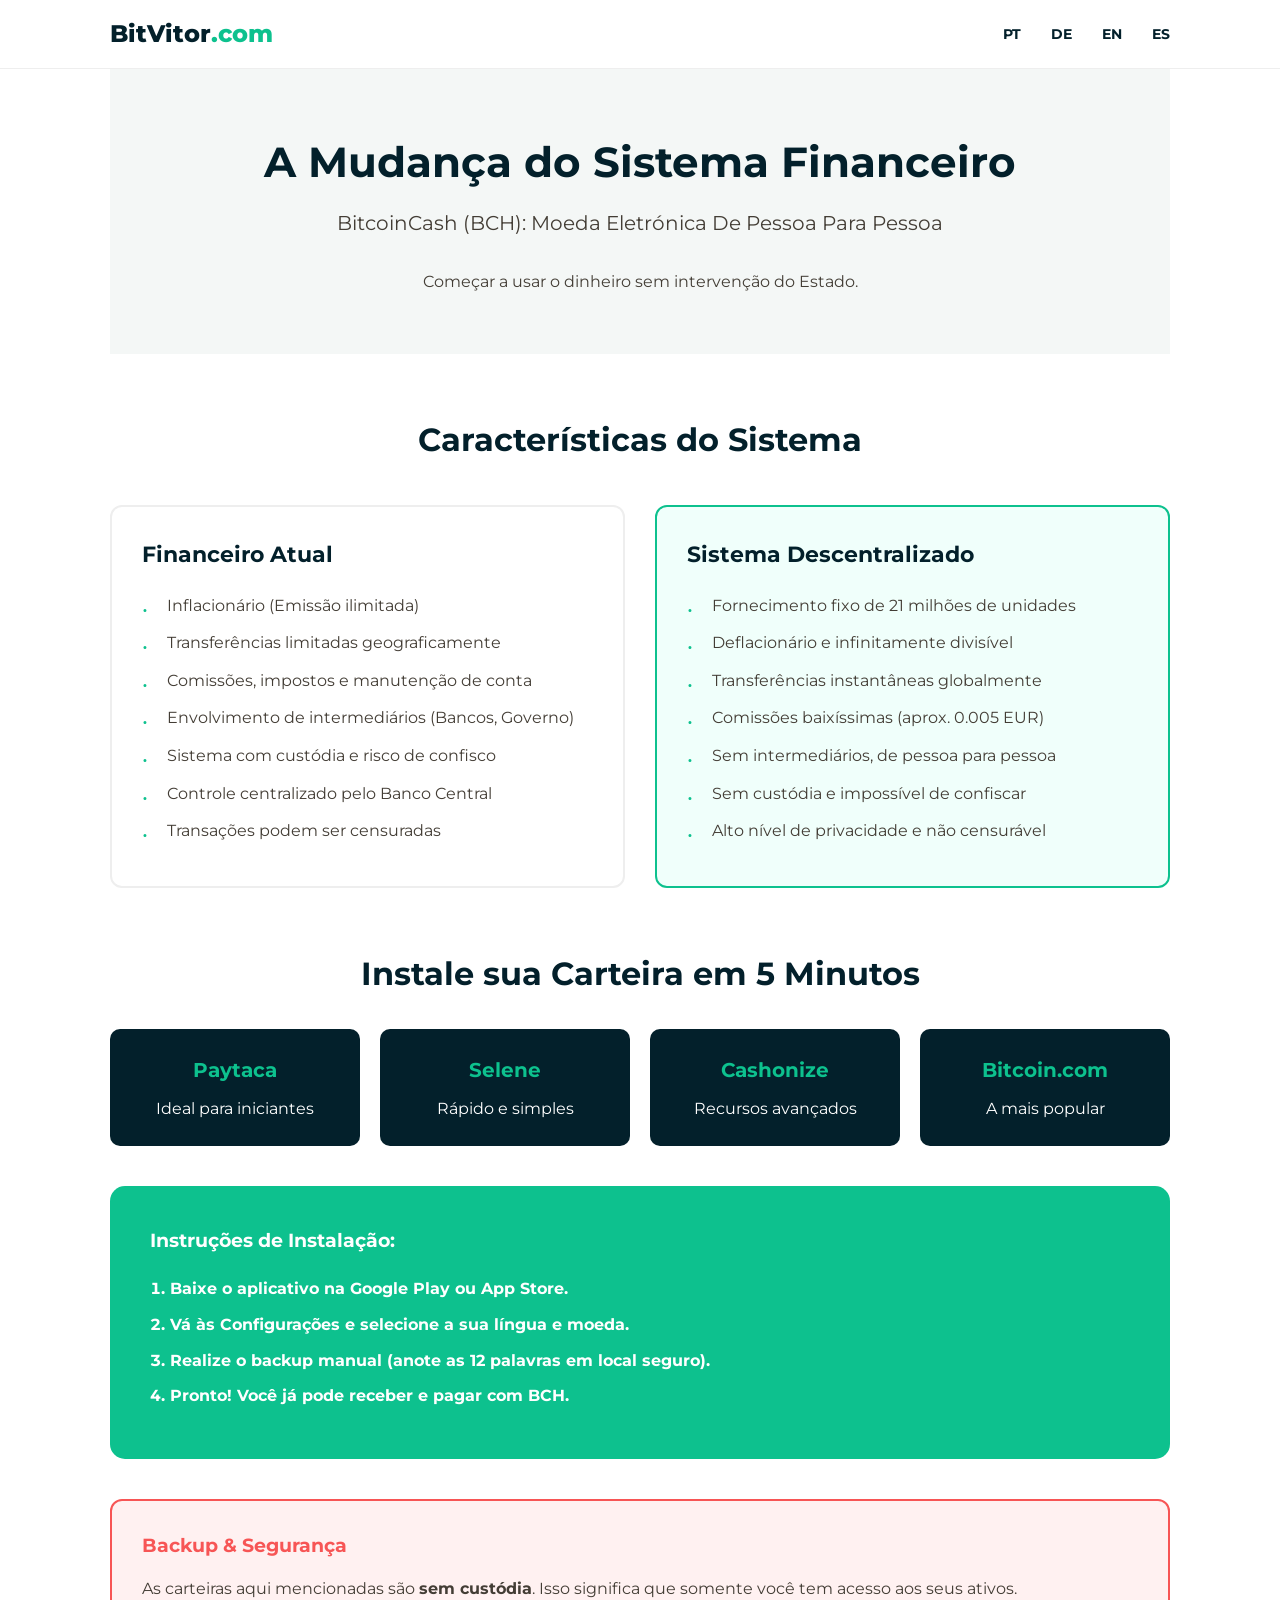
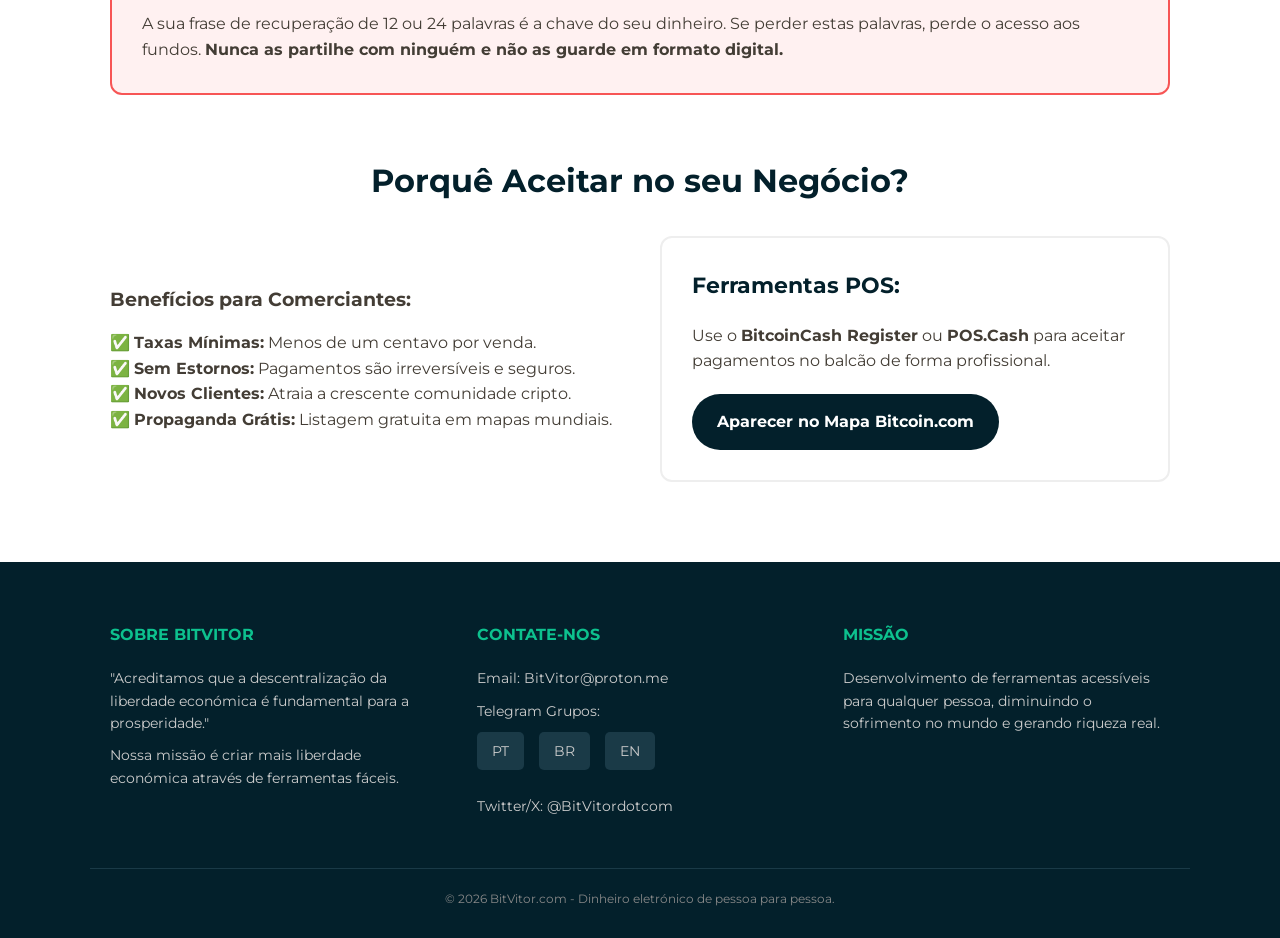
==== index.html @ 941cd581 "Update index.html" ====
<!DOCTYPE html>
<html lang="pt-PT">
<head>
    <meta charset="UTF-8">
    <meta name="viewport" content="width=device-width, initial-scale=1.0">
    <meta name="description" content="BitVitor - BitcoinCash (BCH): Moeda Eletrónica de Pessoa Para Pessoa. Aprenda a pagar e receber sem intervenção do Estado.">
    <title>BitVitor - Aceitar BitcoinCash (BCH)</title>
    <link rel="stylesheet" href="style.css">
    <link href="https://fonts.googleapis.com/css2?family=Montserrat:wght@400;700;800&display=swap" rel="stylesheet">
    <style>
        :root {
            --bch-green: #0dc18e;
            --bch-dark: #03202b;
            --text-gray: #433d35;
            --white: #ffffff;
            --light-gray: #f4f7f6;
            --danger: #f75555;
        }

        * { box-sizing: border-box; margin: 0; padding: 0; }
        body { font-family: 'Montserrat', sans-serif; color: var(--text-gray); background: var(--white); line-height: 1.6; }

        .container { max-width: 1100px; margin: 0 auto; padding: 0 20px; }

        /* Header & Nav */
        header { background: var(--white); padding: 20px 0; border-bottom: 1px solid #eee; position: sticky; top: 0; z-index: 100; }
        .nav-content { display: flex; justify-content: space-between; align-items: center; }
        .logo { font-size: 24px; font-weight: 800; color: var(--bch-dark); text-decoration: none; }
        .logo span { color: var(--bch-green); }
        .lang-nav a { text-decoration: none; color: var(--bch-dark); font-size: 14px; margin-left: 15px; font-weight: bold; }

        /* Hero */
        .hero { text-align: center; padding: 60px 20px; background: var(--light-gray); }
        .hero h1 { font-size: 42px; color: var(--bch-dark); margin-bottom: 10px; }
        .hero h2 { font-size: 20px; font-weight: 400; margin-bottom: 30px; }

        /* Comparison Section */
        .comparison-grid { display: grid; grid-template-columns: 1fr 1fr; gap: 30px; margin: 40px 0; }
        .card { padding: 30px; border-radius: 12px; border: 2px solid #eee; }
        .card.bch { border-color: var(--bch-green); background: #f0fffb; }
        .card h3 { margin-bottom: 20px; font-size: 22px; color: var(--bch-dark); }
        .card ul { list-style: none; }
        .card ul li { margin-bottom: 12px; padding-left: 25px; position: relative; }
        .card ul li::before { content: "•"; color: var(--bch-green); position: absolute; left: 0; font-size: 20px; }

        /* Wallets Section */
        .section-title { text-align: center; font-size: 32px; margin: 60px 0 30px; color: var(--bch-dark); }
        .wallet-grid { display: grid; grid-template-columns: repeat(auto-fit, minmax(220px, 1fr)); gap: 20px; }
        .wallet-card { background: var(--bch-dark); color: white; padding: 25px; border-radius: 10px; text-align: center; text-decoration: none; transition: 0.3s; }
        .wallet-card:hover { transform: translateY(-5px); background: #053a4d; }
        .wallet-card h4 { font-size: 20px; margin-bottom: 10px; color: var(--bch-green); }

        /* Instructions Box */
        .instr-box { background: var(--bch-green); color: white; padding: 40px; border-radius: 15px; margin: 40px 0; }
        .instr-box h3 { margin-bottom: 20px; }
        .instr-box ol { margin-left: 20px; }
        .instr-box ol li { margin-bottom: 10px; font-weight: bold; }

        /* Backup & Security */
        .security-section { background: #fff1f1; border: 2px solid var(--danger); padding: 30px; border-radius: 12px; margin: 40px 0; }
        .security-section h3 { color: var(--danger); margin-bottom: 15px; }

        /* Merchants Section */
        .merchant-grid { display: grid; grid-template-columns: 1fr 1fr; gap: 40px; align-items: center; }
        .map-link { display: inline-block; background: var(--bch-dark); color: white; padding: 15px 25px; border-radius: 50px; text-decoration: none; font-weight: bold; margin-top: 20px; }

        /* Footer */
        footer { background: var(--bch-dark); color: white; padding: 60px 0 30px; margin-top: 80px; }
        .footer-grid { display: grid; grid-template-columns: repeat(auto-fit, minmax(250px, 1fr)); gap: 40px; }
        .footer-col h4 { color: var(--bch-green); margin-bottom: 20px; text-transform: uppercase; }
        .footer-col p, .footer-col a { color: #ccc; font-size: 14px; text-decoration: none; display: block; margin-bottom: 10px; }
        .social-row { display: flex; gap: 15px; margin-top: 10px; }
        .social-row a { background: #1a3a47; padding: 8px 15px; border-radius: 5px; }

        @media (max-width: 768px) {
            .comparison-grid, .merchant-grid { grid-template-columns: 1fr; }
            .hero h1 { font-size: 32px; }
        }
    </style>
</head>    
<body>
    
<header class="main-header">
        <nav class="container nav-content">
            <a href="index.html" class="logo">BitVitor<span>.com</span></a>
            <div class="lang-nav">
                <a href="index.html" class="lang-link">PT</a>
                <a href="de/index.html" class="lang-link">DE</a>
                <a href="en/index.html" class="lang-link">EN</a>
                <a href="es/index.html" class="lang-link">ES</a>
            </div>
        </nav>
    </header>

<main class="container">
    <section class="hero">
        <h1>A Mudança do Sistema Financeiro</h1>
        <h2>BitcoinCash (BCH): Moeda Eletrónica De Pessoa Para Pessoa</h2>
        <p>Começar a usar o dinheiro sem intervenção do Estado.</p>
    </section>

    <h2 class="section-title">Características do Sistema</h2>
    <div class="comparison-grid">
        <div class="card">
            <h3>Financeiro Atual</h3>
            <ul>
                <li>Inflacionário (Emissão ilimitada)</li>
                <li>Transferências limitadas geograficamente</li>
                <li>Comissões, impostos e manutenção de conta</li>
                <li>Envolvimento de intermediários (Bancos, Governo)</li>
                <li>Sistema com custódia e risco de confisco</li>
                <li>Controle centralizado pelo Banco Central</li>
                <li>Transações podem ser censuradas</li>
            </ul>
        </div>
        <div class="card bch">
            <h3>Sistema Descentralizado</h3>
            <ul>
                <li>Fornecimento fixo de 21 milhões de unidades</li>
                <li>Deflacionário e infinitamente divisível</li>
                <li>Transferências instantâneas globalmente</li>
                <li>Comissões baixíssimas (aprox. 0.005 EUR)</li>
                <li>Sem intermediários, de pessoa para pessoa</li>
                <li>Sem custódia e impossível de confiscar</li>
                <li>Alto nível de privacidade e não censurável</li>
            </ul>
        </div>
    </div>

    <section id="carteiras">
        <h2 class="section-title">Instale sua Carteira em 5 Minutos</h2>
        <div class="wallet-grid">
            <a href="https://paytaca.com" class="wallet-card" target="_blank" rel="noopener noreferrer">
    <h4>Paytaca</h4>
    <p>Ideal para iniciantes</p>
</a>
            <a href="https://selene.cash" class="wallet-card" target="_blank" rel="noopener noreferrer">
    <h4>Selene</h4>
    <p>Rápido e simples</p>
</a>
            <a href="https://cashonize.com" class="wallet-card" target="_blank" rel="noopener noreferrer">
    <h4>Cashonize</h4>
    <p>Recursos avançados</p>
</a>
            <a href="https://wallet.bitcoin.com" class="wallet-card" target="_blank" rel="noopener noreferrer">
    <h4>Bitcoin.com</h4>
    <p>A mais popular</p>
</a>
        </div>

        <div class="instr-box">
            <h3>Instruções de Instalação:</h3>
            <ol>
                <li>Baixe o aplicativo na Google Play ou App Store.</li>
                <li>Vá às Configurações e selecione a sua língua e moeda.</li>
                <li>Realize o backup manual (anote as 12 palavras em local seguro).</li>
                <li>Pronto! Você já pode receber e pagar com BCH.</li>
            </ol>
        </div>
    </section>

    <section class="security-section">
        <h3>Backup & Segurança</h3>
        <p>As carteiras aqui mencionadas são <strong>sem custódia</strong>. Isso significa que somente você tem acesso aos seus ativos.</p>
        <p style="margin-top:10px;">A sua frase de recuperação de 12 ou 24 palavras é a chave do seu dinheiro. Se perder estas palavras, perde o acesso aos fundos. <strong>Nunca as partilhe com ninguém e não as guarde em formato digital.</strong></p>
    </section>

    <section id="comerciantes">
        <h2 class="section-title">Porquê Aceitar no seu Negócio?</h2>
        <div class="merchant-grid">
            <div>
                <h3>Benefícios para Comerciantes:</h3>
                <ul style="list-style: none; margin-top:15px;">
                    <li>✅ <strong>Taxas Mínimas:</strong> Menos de um centavo por venda.</li>
                    <li>✅ <strong>Sem Estornos:</strong> Pagamentos são irreversíveis e seguros.</li>
                    <li>✅ <strong>Novos Clientes:</strong> Atraia a crescente comunidade cripto.</li>
                    <li>✅ <strong>Propaganda Grátis:</strong> Listagem gratuita em mapas mundiais.</li>
                </ul>
            </div>
            <div class="card">
                <h3>Ferramentas POS:</h3>
                <p>Use o <strong>BitcoinCash Register</strong> ou <strong>POS.Cash</strong> para aceitar pagamentos no balcão de forma profissional.</p>
                <a href="https://map.bitcoin.com" class="map-link">Aparecer no Mapa Bitcoin.com</a>
            </div>
        </div>
    </section>
</main>

<footer>
    <div class="container footer-grid">
        <div class="footer-col">
            <h4>Sobre BitVitor</h4>
            <p>"Acreditamos que a descentralização da liberdade económica é fundamental para a prosperidade."</p>
            <p>Nossa missão é criar mais liberdade económica através de ferramentas fáceis.</p>
        </div>
        <div class="footer-col">
            <h4>Contate-nos</h4>
            <p>Email: BitVitor@proton.me</p>
            <p>Telegram Grupos:</p>
            <div class="social-row">
                <a href="https://t.me/BCHPortugal">PT</a>
                <a href="https://t.me/bchbrasil">BR</a>
                <a href="https://t.me/bchchannel">EN</a>
            </div>
            <p style="margin-top:15px;">Twitter/X: @BitVitordotcom</p>
        </div>
        <div class="footer-col">
            <h4>Missão</h4>
            <p>Desenvolvimento de ferramentas acessíveis para qualquer pessoa, diminuindo o sofrimento no mundo e gerando riqueza real.</p>
        </div>
    </div>
    <div class="container" style="border-top: 1px solid #1a3a47; margin-top: 40px; padding-top: 20px; text-align: center; color: #888; font-size: 12px;">
        &copy; 2026 BitVitor.com - Dinheiro eletrónico de pessoa para pessoa.
    </div>
</footer>

</body>
</html>
---- style.css ----
body {
    margin: 0;
    font-family: sans-serif;
}

.main-header {
    background-color: #fff;
    border-bottom: 1px solid #eee;
    padding: 15px 0;
}

.container {
    max-width: 1000px;
    margin: 0 auto;
    padding: 0 20px;
}

.nav-content {
    display: flex;
    justify-content: space-between;
    align-items: center;
}

.logo {
    font-size: 22px;
    text-decoration: none;
    color: #333;
    font-weight: bold;
}

.logo span {
    color: #007bff;
}

.lang-nav {
    display: flex;
    gap: 15px;
}

.lang-link {
    text-decoration: none;
    color: #666;
    font-size: 14px;
    transition: 0.3s;
}

.lang-link:hover {
    color: #007bff;
}
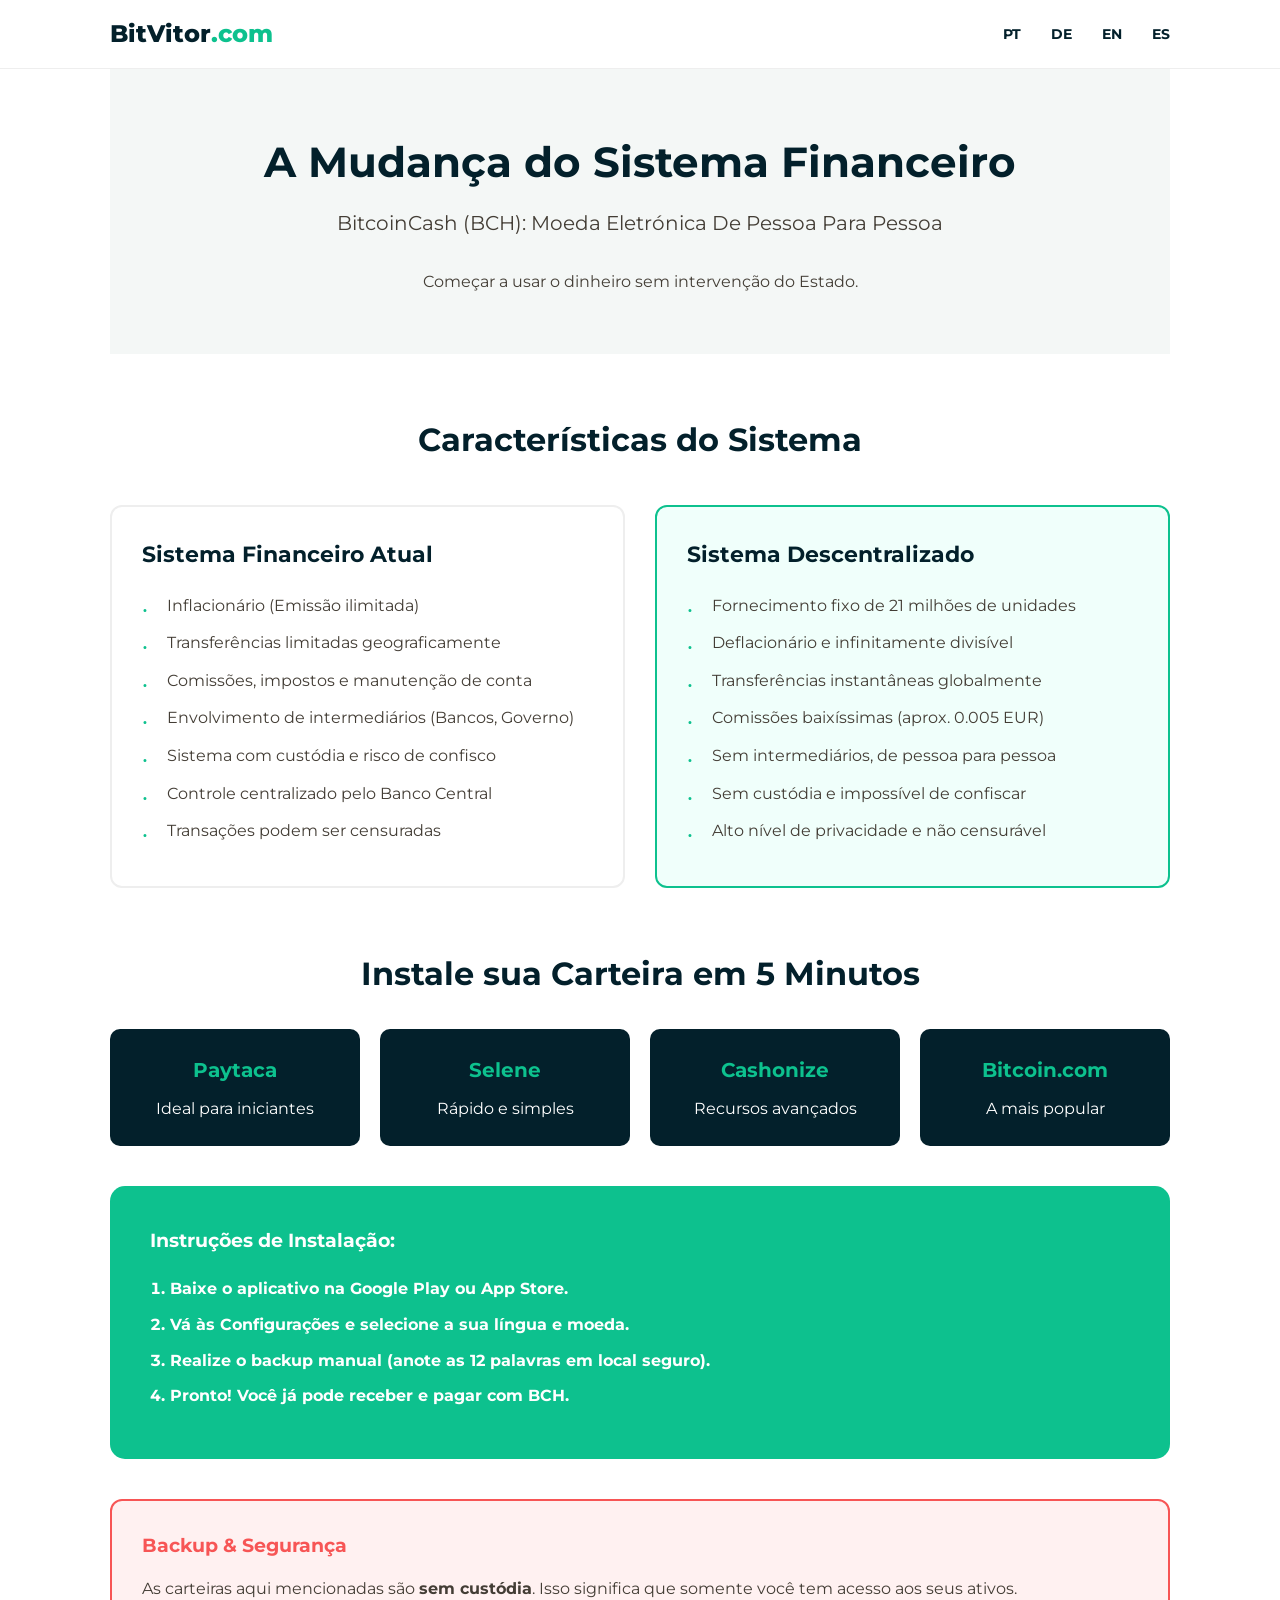
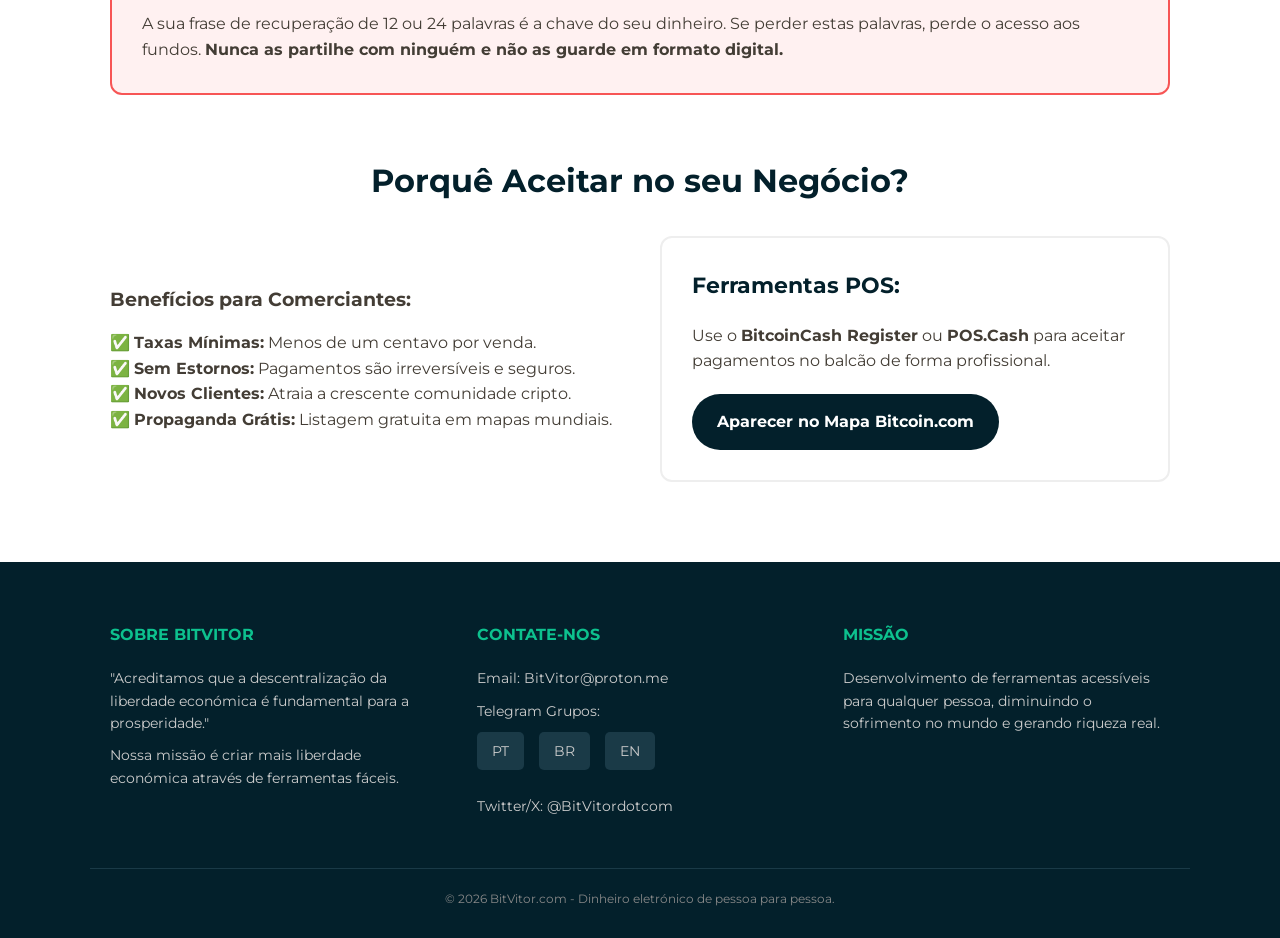
==== commit b2a07be1: "Update index.html" ====
--- a/index.html
+++ b/index.html
@@ -102,7 +102,7 @@
     <h2 class="section-title">Características do Sistema</h2>
     <div class="comparison-grid">
         <div class="card">
-            <h3>Financeiro Atual</h3>
+            <h3>Sistema Financeiro Atual</h3>
             <ul>
                 <li>Inflacionário (Emissão ilimitada)</li>
                 <li>Transferências limitadas geograficamente</li>
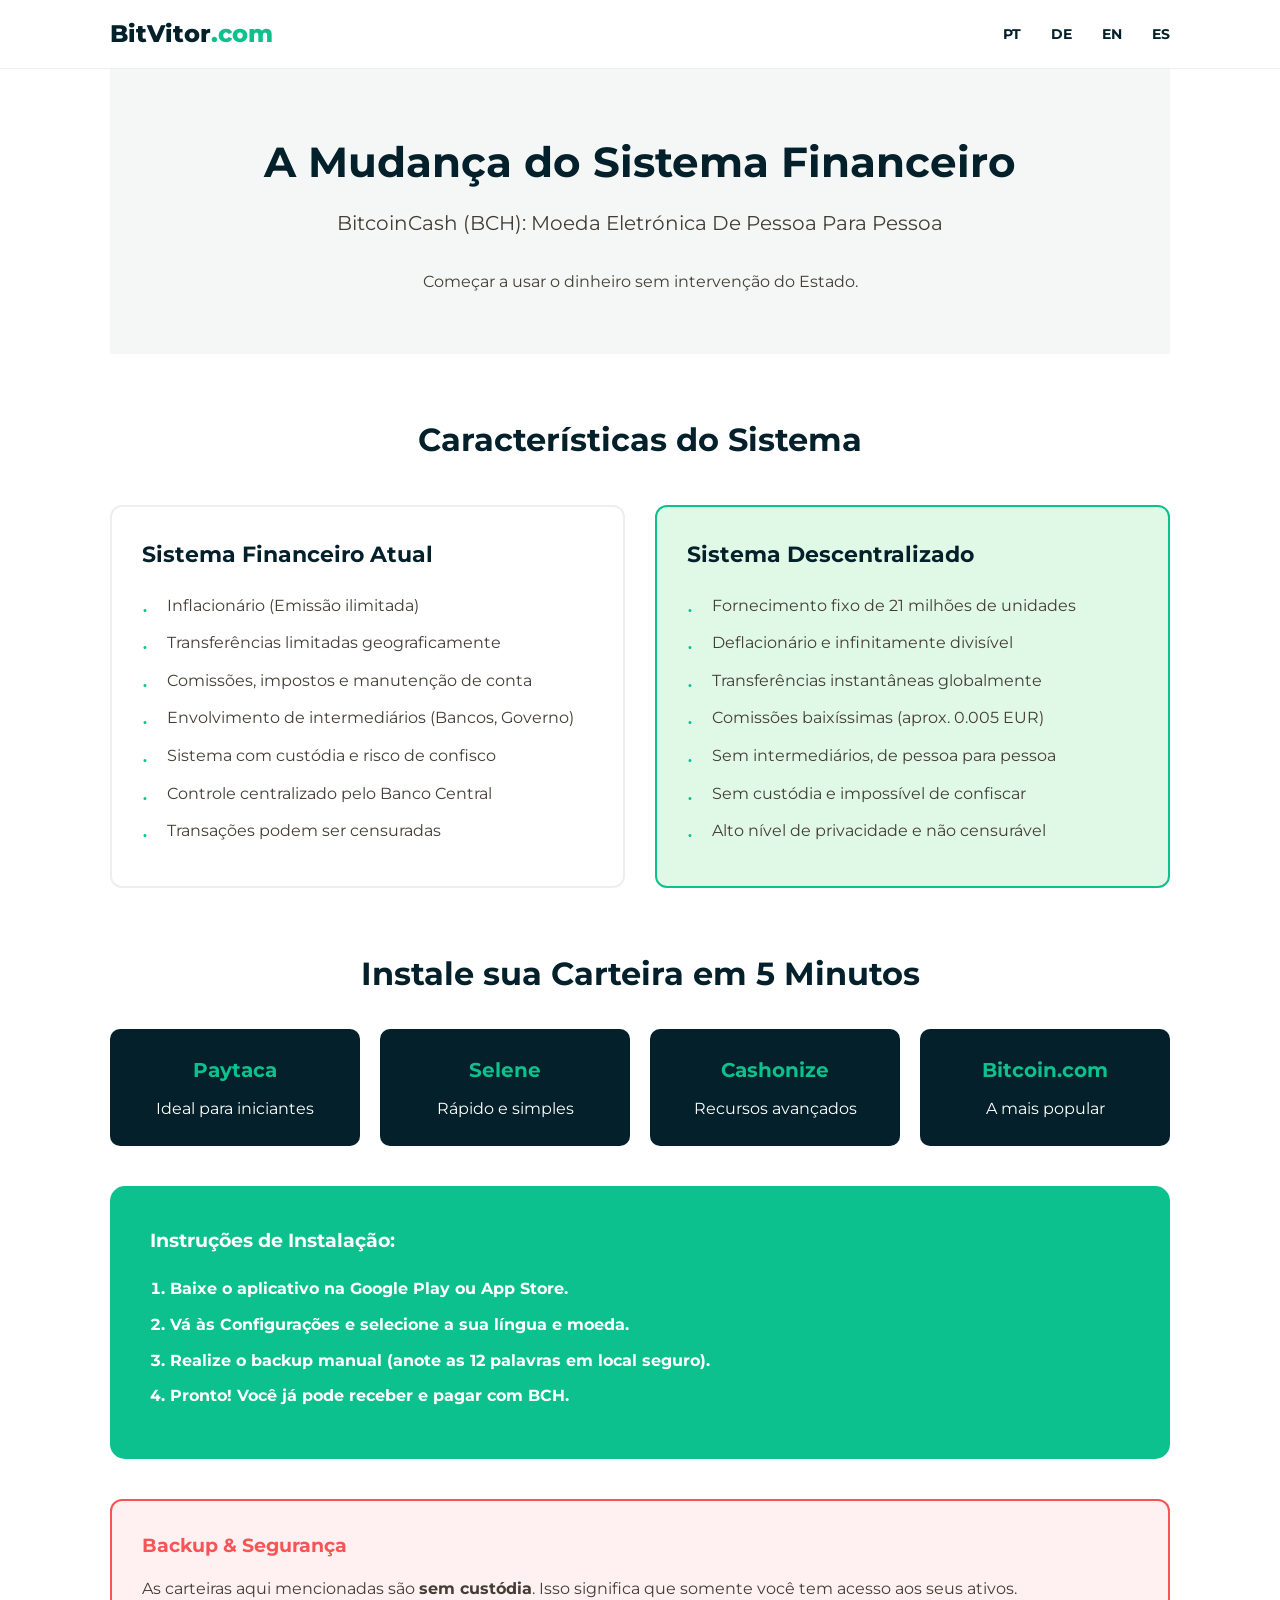
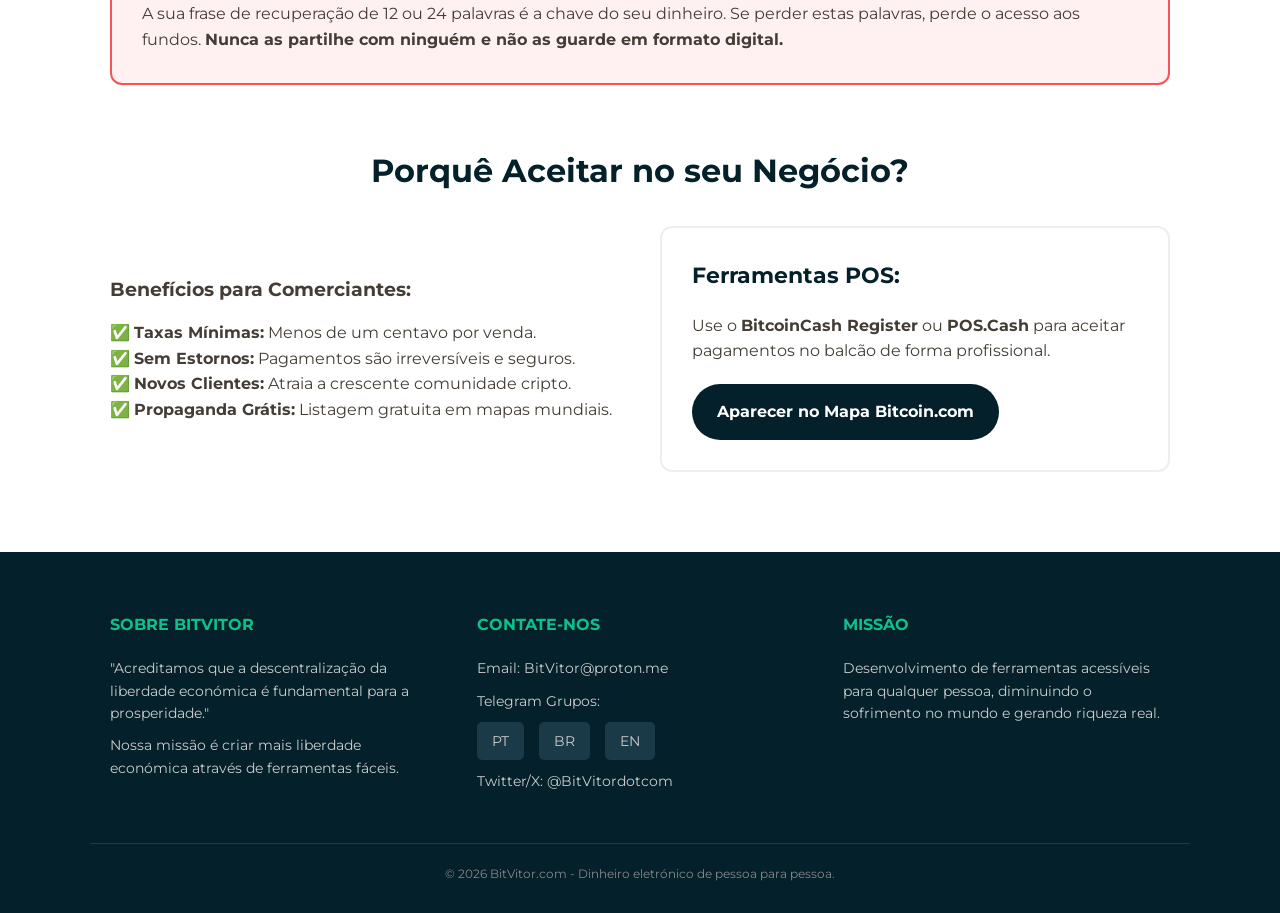
==== commit a46c936b: "Update index.html" ====
--- a/index.html
+++ b/index.html
@@ -1,218 +1,220 @@
 <!DOCTYPE html>
 <html lang="pt-PT">
 <head>
-    <meta charset="UTF-8">
-    <meta name="viewport" content="width=device-width, initial-scale=1.0">
-    <meta name="description" content="BitVitor - BitcoinCash (BCH): Moeda Eletrónica de Pessoa Para Pessoa. Aprenda a pagar e receber sem intervenção do Estado.">
-    <title>BitVitor - Aceitar BitcoinCash (BCH)</title>
-    <link rel="stylesheet" href="style.css">
-    <link href="https://fonts.googleapis.com/css2?family=Montserrat:wght@400;700;800&display=swap" rel="stylesheet">
-    <style>
-        :root {
-            --bch-green: #0dc18e;
-            --bch-dark: #03202b;
-            --text-gray: #433d35;
-            --white: #ffffff;
-            --light-gray: #f4f7f6;
-            --danger: #f75555;
-        }
-
-        * { box-sizing: border-box; margin: 0; padding: 0; }
-        body { font-family: 'Montserrat', sans-serif; color: var(--text-gray); background: var(--white); line-height: 1.6; }
-
-        .container { max-width: 1100px; margin: 0 auto; padding: 0 20px; }
-
-        /* Header & Nav */
-        header { background: var(--white); padding: 20px 0; border-bottom: 1px solid #eee; position: sticky; top: 0; z-index: 100; }
-        .nav-content { display: flex; justify-content: space-between; align-items: center; }
-        .logo { font-size: 24px; font-weight: 800; color: var(--bch-dark); text-decoration: none; }
-        .logo span { color: var(--bch-green); }
-        .lang-nav a { text-decoration: none; color: var(--bch-dark); font-size: 14px; margin-left: 15px; font-weight: bold; }
-
-        /* Hero */
-        .hero { text-align: center; padding: 60px 20px; background: var(--light-gray); }
-        .hero h1 { font-size: 42px; color: var(--bch-dark); margin-bottom: 10px; }
-        .hero h2 { font-size: 20px; font-weight: 400; margin-bottom: 30px; }
-
-        /* Comparison Section */
-        .comparison-grid { display: grid; grid-template-columns: 1fr 1fr; gap: 30px; margin: 40px 0; }
-        .card { padding: 30px; border-radius: 12px; border: 2px solid #eee; }
-        .card.bch { border-color: var(--bch-green); background: #f0fffb; }
-        .card h3 { margin-bottom: 20px; font-size: 22px; color: var(--bch-dark); }
-        .card ul { list-style: none; }
-        .card ul li { margin-bottom: 12px; padding-left: 25px; position: relative; }
-        .card ul li::before { content: "•"; color: var(--bch-green); position: absolute; left: 0; font-size: 20px; }
-
-        /* Wallets Section */
-        .section-title { text-align: center; font-size: 32px; margin: 60px 0 30px; color: var(--bch-dark); }
-        .wallet-grid { display: grid; grid-template-columns: repeat(auto-fit, minmax(220px, 1fr)); gap: 20px; }
-        .wallet-card { background: var(--bch-dark); color: white; padding: 25px; border-radius: 10px; text-align: center; text-decoration: none; transition: 0.3s; }
-        .wallet-card:hover { transform: translateY(-5px); background: #053a4d; }
-        .wallet-card h4 { font-size: 20px; margin-bottom: 10px; color: var(--bch-green); }
-
-        /* Instructions Box */
-        .instr-box { background: var(--bch-green); color: white; padding: 40px; border-radius: 15px; margin: 40px 0; }
-        .instr-box h3 { margin-bottom: 20px; }
-        .instr-box ol { margin-left: 20px; }
-        .instr-box ol li { margin-bottom: 10px; font-weight: bold; }
-
-        /* Backup & Security */
-        .security-section { background: #fff1f1; border: 2px solid var(--danger); padding: 30px; border-radius: 12px; margin: 40px 0; }
-        .security-section h3 { color: var(--danger); margin-bottom: 15px; }
-
-        /* Merchants Section */
-        .merchant-grid { display: grid; grid-template-columns: 1fr 1fr; gap: 40px; align-items: center; }
-        .map-link { display: inline-block; background: var(--bch-dark); color: white; padding: 15px 25px; border-radius: 50px; text-decoration: none; font-weight: bold; margin-top: 20px; }
-
-        /* Footer */
-        footer { background: var(--bch-dark); color: white; padding: 60px 0 30px; margin-top: 80px; }
-        .footer-grid { display: grid; grid-template-columns: repeat(auto-fit, minmax(250px, 1fr)); gap: 40px; }
-        .footer-col h4 { color: var(--bch-green); margin-bottom: 20px; text-transform: uppercase; }
-        .footer-col p, .footer-col a { color: #ccc; font-size: 14px; text-decoration: none; display: block; margin-bottom: 10px; }
-        .social-row { display: flex; gap: 15px; margin-top: 10px; }
-        .social-row a { background: #1a3a47; padding: 8px 15px; border-radius: 5px; }
-
-        @media (max-width: 768px) {
-            .comparison-grid, .merchant-grid { grid-template-columns: 1fr; }
-            .hero h1 { font-size: 32px; }
-        }
-    </style>
-</head>    
+  <meta charset="UTF-8">
+  <meta name="viewport" content="width=device-width, initial-scale=1.0">
+  <meta name="description" content="BitVitor - BitcoinCash (BCH): Moeda Eletrónica de Pessoa Para Pessoa. Aprenda a pagar e receber sem intervenção do Estado.">
+  <title>BitVitor - Aceitar BitcoinCash (BCH)</title>
+  <link rel="stylesheet" href="style.css">
+  <link href="https://fonts.googleapis.com/css2?family=Montserrat:wght@400;700;800&display=swap" rel="stylesheet">
+  <style>
+    :root {
+      --bch-green: #0dc18e;
+      --bch-dark: #03202b;
+      --text-gray: #433d35;
+      --white: #ffffff;
+      --light-gray: #f4f7f6;
+      --danger: #f75555;
+    }
+
+    * { box-sizing: border-box; margin: 0; padding: 0; }
+    body { font-family: 'Montserrat', sans-serif; color: var(--text-gray); background: var(--white); line-height: 1.6; }
+
+    .container { max-width: 1100px; margin: 0 auto; padding: 0 20px; }
+
+    /* Header & Nav */
+    header { background: var(--white); padding: 20px 0; border-bottom: 1px solid #eee; position: sticky; top: 0; z-index: 100; }
+    .nav-content { display: flex; justify-content: space-between; align-items: center; }
+    .logo { font-size: 24px; font-weight: 800; color: var(--bch-dark); text-decoration: none; }
+    .logo span { color: var(--bch-green); }
+    .lang-nav a { text-decoration: none; color: var(--bch-dark); font-size: 14px; margin-left: 15px; font-weight: bold; }
+    .lang-nav a:hover { text-decoration: underline; }
+
+    /* Hero */
+    .hero { text-align: center; padding: 60px 20px; background: var(--light-gray); }
+    .hero h1 { font-size: 42px; color: var(--bch-dark); margin-bottom: 10px; }
+    .hero h2 { font-size: 20px; font-weight: 400; margin-bottom: 30px; }
+
+    /* Comparison Section */
+    .comparison-grid { display: grid; grid-template-columns: 1fr 1fr; gap: 30px; margin: 40px 0; }
+    .card { padding: 30px; border-radius: 12px; border: 2px solid #eee; }
+    .card.bch { border-color: var(--bch-green); background: #e0f8e6; }
+    .card h3 { margin-bottom: 20px; font-size: 22px; color: var(--bch-dark); }
+    .card ul { list-style: none; }
+    .card ul li { margin-bottom: 12px; padding-left: 25px; position: relative; }
+    .card ul li::before { content: "•"; color: var(--bch-green); position: absolute; left: 0; font-size: 20px; }
+
+    /* Wallets */
+    .section-title { text-align: center; font-size: 32px; margin: 60px 0 30px; color: var(--bch-dark); }
+    .wallet-grid { display: grid; grid-template-columns: repeat(auto-fit, minmax(220px, 1fr)); gap: 20px; }
+    .wallet-card { background: var(--bch-dark); color: white; padding: 25px; border-radius: 10px; text-align: center; text-decoration: none; transition: 0.3s; }
+    .wallet-card:hover { transform: translateY(-5px); background: #055d70; }
+    .wallet-card h4 { font-size: 20px; margin-bottom: 10px; color: var(--bch-green); }
+
+    /* Instructions */
+    .instr-box { background: var(--bch-green); color: white; padding: 40px; border-radius: 15px; margin: 40px 0; }
+    .instr-box h3 { margin-bottom: 20px; }
+    .instr-box ol { margin-left: 20px; }
+    .instr-box ol li { margin-bottom: 10px; font-weight: bold; }
+
+    /* Backup & Security */
+    .security-section { background: #fff1f1; border: 2px solid var(--danger); padding: 30px; border-radius: 12px; margin: 40px 0; }
+    .security-section h3 { color: var(--danger); margin-bottom: 15px; }
+
+    /* Merchants */
+    .merchant-grid { display: grid; grid-template-columns: 1fr 1fr; gap: 40px; align-items: center; }
+    .map-link { display: inline-block; background: var(--bch-dark); color: white; padding: 15px 25px; border-radius: 50px; text-decoration: none; font-weight: bold; margin-top: 20px; }
+    .map-link:hover { background: #055d70; }
+
+    /* Footer */
+    footer { background: var(--bch-dark); color: white; padding: 60px 0 30px; margin-top: 80px; }
+    .footer-grid { display: grid; grid-template-columns: repeat(auto-fit, minmax(250px, 1fr)); gap: 40px; }
+    .footer-col h4 { color: var(--bch-green); margin-bottom: 20px; text-transform: uppercase; }
+    .footer-col p, .footer-col a { color: #ccc; font-size: 14px; text-decoration: none; display: block; margin-bottom: 10px; }
+    .footer-col a:hover { color: #fff; }
+    .social-row { display: flex; gap: 15px; margin-top: 10px; }
+    .social-row a { background: #1a3a47; padding: 8px 15px; border-radius: 5px; }
+    .social-row a:hover { background: #055d70; }
+
+    @media (max-width: 768px) {
+      .comparison-grid, .merchant-grid { grid-template-columns: 1fr; }
+      .hero h1 { font-size: 32px; }
+    }
+  </style>
+</head>
 <body>
-    
-<header class="main-header">
-        <nav class="container nav-content">
-            <a href="index.html" class="logo">BitVitor<span>.com</span></a>
-            <div class="lang-nav">
-                <a href="index.html" class="lang-link">PT</a>
-                <a href="de/index.html" class="lang-link">DE</a>
-                <a href="en/index.html" class="lang-link">EN</a>
-                <a href="es/index.html" class="lang-link">ES</a>
-            </div>
-        </nav>
-    </header>
-
-<main class="container">
+  <header class="main-header">
+    <nav class="container nav-content" role="navigation" aria-label="Principal">
+      <a href="index.html" class="logo">BitVitor<span>.com</span></a>
+      <div class="lang-nav" aria-label="Idiomas">
+        <a href="index.html" class="lang-link">PT</a>
+        <a href="de/index.html" class="lang-link">DE</a>
+        <a href="en/index.html" class="lang-link">EN</a>
+        <a href="es/index.html" class="lang-link">ES</a>
+      </div>
+    </nav>
+  </header>
+
+  <main class="container">
     <section class="hero">
-        <h1>A Mudança do Sistema Financeiro</h1>
-        <h2>BitcoinCash (BCH): Moeda Eletrónica De Pessoa Para Pessoa</h2>
-        <p>Começar a usar o dinheiro sem intervenção do Estado.</p>
+      <h1>A Mudança do Sistema Financeiro</h1>
+      <h2>BitcoinCash (BCH): Moeda Eletrónica De Pessoa Para Pessoa</h2>
+      <p>Começar a usar o dinheiro sem intervenção do Estado.</p>
     </section>
 
     <h2 class="section-title">Características do Sistema</h2>
     <div class="comparison-grid">
+      <div class="card">
+        <h3>Sistema Financeiro Atual</h3>
+        <ul>
+          <li>Inflacionário (Emissão ilimitada)</li>
+          <li>Transferências limitadas geograficamente</li>
+          <li>Comissões, impostos e manutenção de conta</li>
+          <li>Envolvimento de intermediários (Bancos, Governo)</li>
+          <li>Sistema com custódia e risco de confisco</li>
+          <li>Controle centralizado pelo Banco Central</li>
+          <li>Transações podem ser censuradas</li>
+        </ul>
+      </div>
+      <div class="card bch">
+        <h3>Sistema Descentralizado</h3>
+        <ul>
+          <li>Fornecimento fixo de 21 milhões de unidades</li>
+          <li>Deflacionário e infinitamente divisível</li>
+          <li>Transferências instantâneas globalmente</li>
+          <li>Comissões baixíssimas (aprox. 0.005 EUR)</li>
+          <li>Sem intermediários, de pessoa para pessoa</li>
+          <li>Sem custódia e impossível de confiscar</li>
+          <li>Alto nível de privacidade e não censurável</li>
+        </ul>
+      </div>
+    </div>
+
+    <section id="carteiras">
+      <h2 class="section-title">Instale sua Carteira em 5 Minutos</h2>
+      <div class="wallet-grid">
+        <a href="https://paytaca.com" class="wallet-card" target="_blank" rel="noopener noreferrer">
+          <h4>Paytaca</h4>
+          <p>Ideal para iniciantes</p>
+        </a>
+        <a href="https://selene.cash" class="wallet-card" target="_blank" rel="noopener noreferrer">
+          <h4>Selene</h4>
+          <p>Rápido e simples</p>
+        </a>
+        <a href="https://cashonize.com" class="wallet-card" target="_blank" rel="noopener noreferrer">
+          <h4>Cashonize</h4>
+          <p>Recursos avançados</p>
+        </a>
+        <a href="https://wallet.bitcoin.com" class="wallet-card" target="_blank" rel="noopener noreferrer">
+          <h4>Bitcoin.com</h4>
+          <p>A mais popular</p>
+        </a>
+      </div>
+
+      <div class="instr-box">
+        <h3>Instruções de Instalação:</h3>
+        <ol>
+          <li>Baixe o aplicativo na Google Play ou App Store.</li>
+          <li>Vá às Configurações e selecione a sua língua e moeda.</li>
+          <li>Realize o backup manual (anote as 12 palavras em local seguro).</li>
+          <li>Pronto! Você já pode receber e pagar com BCH.</li>
+        </ol>
+      </div>
+    </section>
+
+    <section class="security-section">
+      <h3>Backup & Segurança</h3>
+      <p>As carteiras aqui mencionadas são <strong>sem custódia</strong>. Isso significa que somente você tem acesso aos seus ativos.</p>
+      <p class="last">A sua frase de recuperação de 12 ou 24 palavras é a chave do seu dinheiro. Se perder estas palavras, perde o acesso aos fundos. <strong>Nunca as partilhe com ninguém e não as guarde em formato digital.</strong></p>
+    </section>
+
+    <section id="comerciantes">
+      <h2 class="section-title">Porquê Aceitar no seu Negócio?</h2>
+      <div class="merchant-grid">
+        <div>
+          <h3>Benefícios para Comerciantes:</h3>
+          <ul style="list-style: none; margin-top:15px;">
+            <li>✅ <strong>Taxas Mínimas:</strong> Menos de um centavo por venda.</li>
+            <li>✅ <strong>Sem Estornos:</strong> Pagamentos são irreversíveis e seguros.</li>
+            <li>✅ <strong>Novos Clientes:</strong> Atraia a crescente comunidade cripto.</li>
+            <li>✅ <strong>Propaganda Grátis:</strong> Listagem gratuita em mapas mundiais.</li>
+          </ul>
+        </div>
         <div class="card">
-            <h3>Sistema Financeiro Atual</h3>
-            <ul>
-                <li>Inflacionário (Emissão ilimitada)</li>
-                <li>Transferências limitadas geograficamente</li>
-                <li>Comissões, impostos e manutenção de conta</li>
-                <li>Envolvimento de intermediários (Bancos, Governo)</li>
-                <li>Sistema com custódia e risco de confisco</li>
-                <li>Controle centralizado pelo Banco Central</li>
-                <li>Transações podem ser censuradas</li>
-            </ul>
+          <h3>Ferramentas POS:</h3>
+          <p>Use o <strong>BitcoinCash Register</strong> ou <strong>POS.Cash</strong> para aceitar pagamentos no balcão de forma profissional.</p>
+          <a href="https://map.bitcoin.com" target="_blank" rel="noopener noreferrer" class="map-link">Aparecer no Mapa Bitcoin.com</a>
         </div>
-        <div class="card bch">
-            <h3>Sistema Descentralizado</h3>
-            <ul>
-                <li>Fornecimento fixo de 21 milhões de unidades</li>
-                <li>Deflacionário e infinitamente divisível</li>
-                <li>Transferências instantâneas globalmente</li>
-                <li>Comissões baixíssimas (aprox. 0.005 EUR)</li>
-                <li>Sem intermediários, de pessoa para pessoa</li>
-                <li>Sem custódia e impossível de confiscar</li>
-                <li>Alto nível de privacidade e não censurável</li>
-            </ul>
+      </div>
+    </section>
+  </main>
+
+  <footer>
+    <div class="container footer-grid">
+      <div class="footer-col">
+        <h4>Sobre BitVitor</h4>
+        <p>"Acreditamos que a descentralização da liberdade económica é fundamental para a prosperidade."</p>
+        <p>Nossa missão é criar mais liberdade económica através de ferramentas fáceis.</p>
+      </div>
+      <div class="footer-col">
+        <h4>Contate-nos</h4>
+        <p>Email: BitVitor@proton.me</p>
+        <p>Telegram Grupos:</p>
+        <div class="social-row">
+          <a href="https://t.me/BCHPortugal" target="_blank" rel="noopener noreferrer">PT</a>
+          <a href="https://t.me/bchbrasil" target="_blank" rel="noopener noreferrer">BR</a>
+          <a href="https://t.me/bchchannel" target="_blank" rel="noopener noreferrer">EN</a>
         </div>
-    </div>
-
-    <section id="carteiras">
-        <h2 class="section-title">Instale sua Carteira em 5 Minutos</h2>
-        <div class="wallet-grid">
-            <a href="https://paytaca.com" class="wallet-card" target="_blank" rel="noopener noreferrer">
-    <h4>Paytaca</h4>
-    <p>Ideal para iniciantes</p>
-</a>
-            <a href="https://selene.cash" class="wallet-card" target="_blank" rel="noopener noreferrer">
-    <h4>Selene</h4>
-    <p>Rápido e simples</p>
-</a>
-            <a href="https://cashonize.com" class="wallet-card" target="_blank" rel="noopener noreferrer">
-    <h4>Cashonize</h4>
-    <p>Recursos avançados</p>
-</a>
-            <a href="https://wallet.bitcoin.com" class="wallet-card" target="_blank" rel="noopener noreferrer">
-    <h4>Bitcoin.com</h4>
-    <p>A mais popular</p>
-</a>
-        </div>
-
-        <div class="instr-box">
-            <h3>Instruções de Instalação:</h3>
-            <ol>
-                <li>Baixe o aplicativo na Google Play ou App Store.</li>
-                <li>Vá às Configurações e selecione a sua língua e moeda.</li>
-                <li>Realize o backup manual (anote as 12 palavras em local seguro).</li>
-                <li>Pronto! Você já pode receber e pagar com BCH.</li>
-            </ol>
-        </div>
-    </section>
-
-    <section class="security-section">
-        <h3>Backup & Segurança</h3>
-        <p>As carteiras aqui mencionadas são <strong>sem custódia</strong>. Isso significa que somente você tem acesso aos seus ativos.</p>
-        <p style="margin-top:10px;">A sua frase de recuperação de 12 ou 24 palavras é a chave do seu dinheiro. Se perder estas palavras, perde o acesso aos fundos. <strong>Nunca as partilhe com ninguém e não as guarde em formato digital.</strong></p>
-    </section>
-
-    <section id="comerciantes">
-        <h2 class="section-title">Porquê Aceitar no seu Negócio?</h2>
-        <div class="merchant-grid">
-            <div>
-                <h3>Benefícios para Comerciantes:</h3>
-                <ul style="list-style: none; margin-top:15px;">
-                    <li>✅ <strong>Taxas Mínimas:</strong> Menos de um centavo por venda.</li>
-                    <li>✅ <strong>Sem Estornos:</strong> Pagamentos são irreversíveis e seguros.</li>
-                    <li>✅ <strong>Novos Clientes:</strong> Atraia a crescente comunidade cripto.</li>
-                    <li>✅ <strong>Propaganda Grátis:</strong> Listagem gratuita em mapas mundiais.</li>
-                </ul>
-            </div>
-            <div class="card">
-                <h3>Ferramentas POS:</h3>
-                <p>Use o <strong>BitcoinCash Register</strong> ou <strong>POS.Cash</strong> para aceitar pagamentos no balcão de forma profissional.</p>
-                <a href="https://map.bitcoin.com" class="map-link">Aparecer no Mapa Bitcoin.com</a>
-            </div>
-        </div>
-    </section>
-</main>
-
-<footer>
-    <div class="container footer-grid">
-        <div class="footer-col">
-            <h4>Sobre BitVitor</h4>
-            <p>"Acreditamos que a descentralização da liberdade económica é fundamental para a prosperidade."</p>
-            <p>Nossa missão é criar mais liberdade económica através de ferramentas fáceis.</p>
-        </div>
-        <div class="footer-col">
-            <h4>Contate-nos</h4>
-            <p>Email: BitVitor@proton.me</p>
-            <p>Telegram Grupos:</p>
-            <div class="social-row">
-                <a href="https://t.me/BCHPortugal">PT</a>
-                <a href="https://t.me/bchbrasil">BR</a>
-                <a href="https://t.me/bchchannel">EN</a>
-            </div>
-            <p style="margin-top:15px;">Twitter/X: @BitVitordotcom</p>
-        </div>
-        <div class="footer-col">
-            <h4>Missão</h4>
-            <p>Desenvolvimento de ferramentas acessíveis para qualquer pessoa, diminuindo o sofrimento no mundo e gerando riqueza real.</p>
-        </div>
+        <p class="last">Twitter/X: @BitVitordotcom</p>
+      </div>
+      <div class="footer-col">
+        <h4>Missão</h4>
+        <p>Desenvolvimento de ferramentas acessíveis para qualquer pessoa, diminuindo o sofrimento no mundo e gerando riqueza real.</p>
+      </div>
     </div>
     <div class="container" style="border-top: 1px solid #1a3a47; margin-top: 40px; padding-top: 20px; text-align: center; color: #888; font-size: 12px;">
-        &copy; 2026 BitVitor.com - Dinheiro eletrónico de pessoa para pessoa.
+      &copy; 2026 BitVitor.com - Dinheiro eletrónico de pessoa para pessoa.
     </div>
-</footer>
-
+  </footer>
 </body>
 </html>
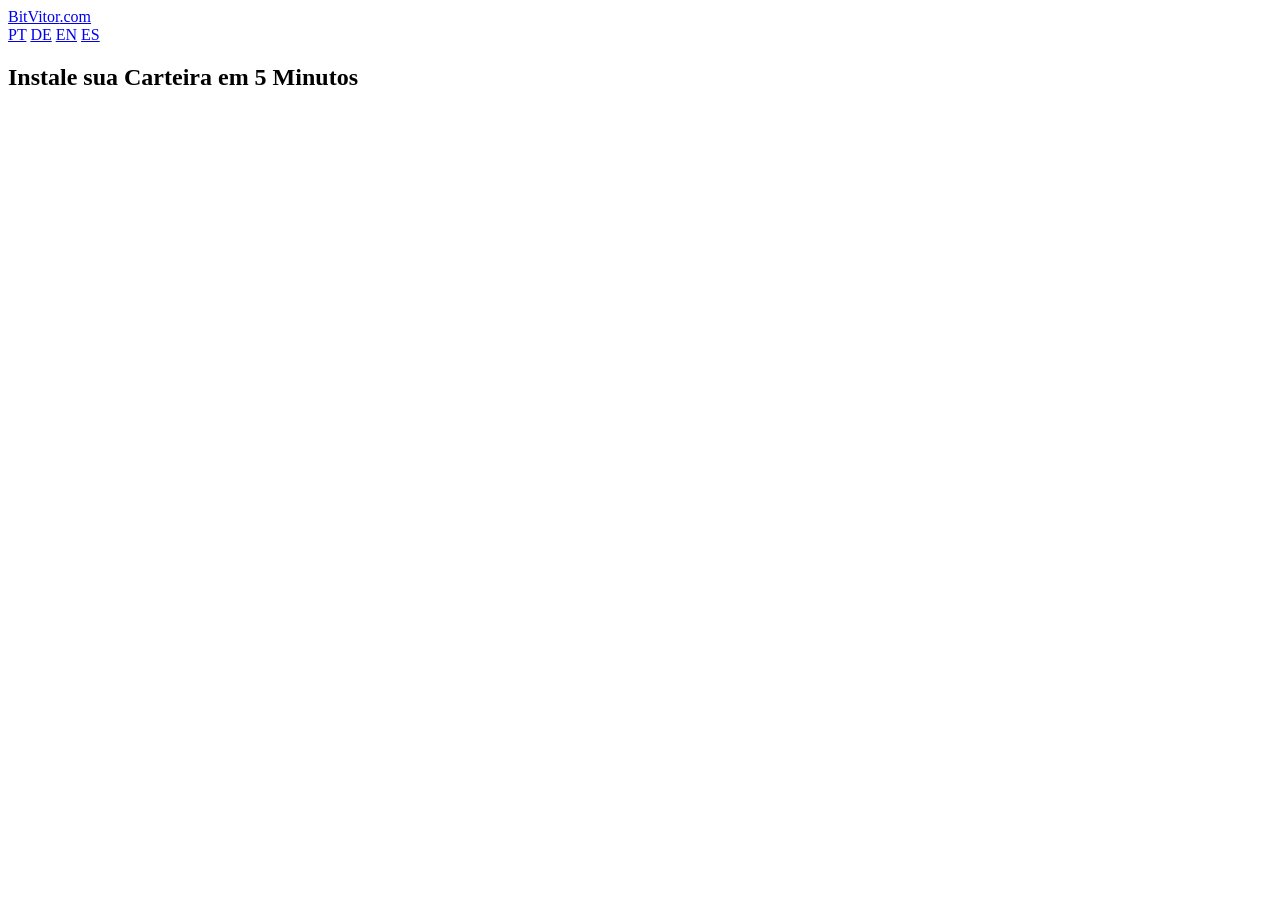
==== commit dfba348b: "Add files via upload" ====
--- a/index.html
+++ b/index.html
@@ -2,85 +2,10 @@
 <html lang="pt-PT">
 <head>
   <meta charset="UTF-8">
-  <meta name="viewport" content="width=device-width, initial-scale=1.0">
-  <meta name="description" content="BitVitor - BitcoinCash (BCH): Moeda Eletrónica de Pessoa Para Pessoa. Aprenda a pagar e receber sem intervenção do Estado.">
-  <title>BitVitor - Aceitar BitcoinCash (BCH)</title>
-  <link rel="stylesheet" href="style.css">
+  <meta name="viewport" content="width=device-width, initial-scale=1">
+  <title>BitVitor – Dinheiro P2P</title>
+  <link href="style.css" rel="stylesheet">
   <link href="https://fonts.googleapis.com/css2?family=Montserrat:wght@400;700;800&display=swap" rel="stylesheet">
-  <style>
-    :root {
-      --bch-green: #0dc18e;
-      --bch-dark: #03202b;
-      --text-gray: #433d35;
-      --white: #ffffff;
-      --light-gray: #f4f7f6;
-      --danger: #f75555;
-    }
-
-    * { box-sizing: border-box; margin: 0; padding: 0; }
-    body { font-family: 'Montserrat', sans-serif; color: var(--text-gray); background: var(--white); line-height: 1.6; }
-
-    .container { max-width: 1100px; margin: 0 auto; padding: 0 20px; }
-
-    /* Header & Nav */
-    header { background: var(--white); padding: 20px 0; border-bottom: 1px solid #eee; position: sticky; top: 0; z-index: 100; }
-    .nav-content { display: flex; justify-content: space-between; align-items: center; }
-    .logo { font-size: 24px; font-weight: 800; color: var(--bch-dark); text-decoration: none; }
-    .logo span { color: var(--bch-green); }
-    .lang-nav a { text-decoration: none; color: var(--bch-dark); font-size: 14px; margin-left: 15px; font-weight: bold; }
-    .lang-nav a:hover { text-decoration: underline; }
-
-    /* Hero */
-    .hero { text-align: center; padding: 60px 20px; background: var(--light-gray); }
-    .hero h1 { font-size: 42px; color: var(--bch-dark); margin-bottom: 10px; }
-    .hero h2 { font-size: 20px; font-weight: 400; margin-bottom: 30px; }
-
-    /* Comparison Section */
-    .comparison-grid { display: grid; grid-template-columns: 1fr 1fr; gap: 30px; margin: 40px 0; }
-    .card { padding: 30px; border-radius: 12px; border: 2px solid #eee; }
-    .card.bch { border-color: var(--bch-green); background: #e0f8e6; }
-    .card h3 { margin-bottom: 20px; font-size: 22px; color: var(--bch-dark); }
-    .card ul { list-style: none; }
-    .card ul li { margin-bottom: 12px; padding-left: 25px; position: relative; }
-    .card ul li::before { content: "•"; color: var(--bch-green); position: absolute; left: 0; font-size: 20px; }
-
-    /* Wallets */
-    .section-title { text-align: center; font-size: 32px; margin: 60px 0 30px; color: var(--bch-dark); }
-    .wallet-grid { display: grid; grid-template-columns: repeat(auto-fit, minmax(220px, 1fr)); gap: 20px; }
-    .wallet-card { background: var(--bch-dark); color: white; padding: 25px; border-radius: 10px; text-align: center; text-decoration: none; transition: 0.3s; }
-    .wallet-card:hover { transform: translateY(-5px); background: #055d70; }
-    .wallet-card h4 { font-size: 20px; margin-bottom: 10px; color: var(--bch-green); }
-
-    /* Instructions */
-    .instr-box { background: var(--bch-green); color: white; padding: 40px; border-radius: 15px; margin: 40px 0; }
-    .instr-box h3 { margin-bottom: 20px; }
-    .instr-box ol { margin-left: 20px; }
-    .instr-box ol li { margin-bottom: 10px; font-weight: bold; }
-
-    /* Backup & Security */
-    .security-section { background: #fff1f1; border: 2px solid var(--danger); padding: 30px; border-radius: 12px; margin: 40px 0; }
-    .security-section h3 { color: var(--danger); margin-bottom: 15px; }
-
-    /* Merchants */
-    .merchant-grid { display: grid; grid-template-columns: 1fr 1fr; gap: 40px; align-items: center; }
-    .map-link { display: inline-block; background: var(--bch-dark); color: white; padding: 15px 25px; border-radius: 50px; text-decoration: none; font-weight: bold; margin-top: 20px; }
-    .map-link:hover { background: #055d70; }
-
-    /* Footer */
-    footer { background: var(--bch-dark); color: white; padding: 60px 0 30px; margin-top: 80px; }
-    .footer-grid { display: grid; grid-template-columns: repeat(auto-fit, minmax(250px, 1fr)); gap: 40px; }
-    .footer-col h4 { color: var(--bch-green); margin-bottom: 20px; text-transform: uppercase; }
-    .footer-col p, .footer-col a { color: #ccc; font-size: 14px; text-decoration: none; display: block; margin-bottom: 10px; }
-    .footer-col a:hover { color: #fff; }
-    .social-row { display: flex; gap: 15px; margin-top: 10px; }
-    .social-row a { background: #1a3a47; padding: 8px 15px; border-radius: 5px; }
-    .social-row a:hover { background: #055d70; }
-
-    @media (max-width: 768px) {
-      .comparison-grid, .merchant-grid { grid-template-columns: 1fr; }
-      .hero h1 { font-size: 32px; }
-    }
-  </style>
 </head>
 <body>
   <header class="main-header">
@@ -95,126 +20,35 @@
     </nav>
   </header>
 
-  <main class="container">
-    <section class="hero">
-      <h1>A Mudança do Sistema Financeiro</h1>
-      <h2>BitcoinCash (BCH): Moeda Eletrónica De Pessoa Para Pessoa</h2>
-      <p>Começar a usar o dinheiro sem intervenção do Estado.</p>
+  <main class="container" id="content">
+    <!-- HERO -->
+    <section class="hero"></section>
+
+    <!-- CARDS -->
+    <section class="comparison-grid" id="cards"></section>
+
+    <!-- WALLET GRID -->
+    <section id="carteiras">
+      <h2 class="section-title">Instale sua Carteira em 5 Minutos</h2>
+      <div class="wallet-grid" id="wallets"></div>
+      <div class="instr-box" id="install-instructions"></div>
     </section>
 
-    <h2 class="section-title">Características do Sistema</h2>
-    <div class="comparison-grid">
-      <div class="card">
-        <h3>Sistema Financeiro Atual</h3>
-        <ul>
-          <li>Inflacionário (Emissão ilimitada)</li>
-          <li>Transferências limitadas geograficamente</li>
-          <li>Comissões, impostos e manutenção de conta</li>
-          <li>Envolvimento de intermediários (Bancos, Governo)</li>
-          <li>Sistema com custódia e risco de confisco</li>
-          <li>Controle centralizado pelo Banco Central</li>
-          <li>Transações podem ser censuradas</li>
-        </ul>
-      </div>
-      <div class="card bch">
-        <h3>Sistema Descentralizado</h3>
-        <ul>
-          <li>Fornecimento fixo de 21 milhões de unidades</li>
-          <li>Deflacionário e infinitamente divisível</li>
-          <li>Transferências instantâneas globalmente</li>
-          <li>Comissões baixíssimas (aprox. 0.005 EUR)</li>
-          <li>Sem intermediários, de pessoa para pessoa</li>
-          <li>Sem custódia e impossível de confiscar</li>
-          <li>Alto nível de privacidade e não censurável</li>
-        </ul>
-      </div>
-    </div>
+    <!-- SECURITY SECTION -->
+    <section class="security-section" id="security"></section>
 
-    <section id="carteiras">
-      <h2 class="section-title">Instale sua Carteira em 5 Minutos</h2>
-      <div class="wallet-grid">
-        <a href="https://paytaca.com" class="wallet-card" target="_blank" rel="noopener noreferrer">
-          <h4>Paytaca</h4>
-          <p>Ideal para iniciantes</p>
-        </a>
-        <a href="https://selene.cash" class="wallet-card" target="_blank" rel="noopener noreferrer">
-          <h4>Selene</h4>
-          <p>Rápido e simples</p>
-        </a>
-        <a href="https://cashonize.com" class="wallet-card" target="_blank" rel="noopener noreferrer">
-          <h4>Cashonize</h4>
-          <p>Recursos avançados</p>
-        </a>
-        <a href="https://wallet.bitcoin.com" class="wallet-card" target="_blank" rel="noopener noreferrer">
-          <h4>Bitcoin.com</h4>
-          <p>A mais popular</p>
-        </a>
-      </div>
-
-      <div class="instr-box">
-        <h3>Instruções de Instalação:</h3>
-        <ol>
-          <li>Baixe o aplicativo na Google Play ou App Store.</li>
-          <li>Vá às Configurações e selecione a sua língua e moeda.</li>
-          <li>Realize o backup manual (anote as 12 palavras em local seguro).</li>
-          <li>Pronto! Você já pode receber e pagar com BCH.</li>
-        </ol>
-      </div>
-    </section>
-
-    <section class="security-section">
-      <h3>Backup & Segurança</h3>
-      <p>As carteiras aqui mencionadas são <strong>sem custódia</strong>. Isso significa que somente você tem acesso aos seus ativos.</p>
-      <p class="last">A sua frase de recuperação de 12 ou 24 palavras é a chave do seu dinheiro. Se perder estas palavras, perde o acesso aos fundos. <strong>Nunca as partilhe com ninguém e não as guarde em formato digital.</strong></p>
-    </section>
-
-    <section id="comerciantes">
-      <h2 class="section-title">Porquê Aceitar no seu Negócio?</h2>
-      <div class="merchant-grid">
-        <div>
-          <h3>Benefícios para Comerciantes:</h3>
-          <ul style="list-style: none; margin-top:15px;">
-            <li>✅ <strong>Taxas Mínimas:</strong> Menos de um centavo por venda.</li>
-            <li>✅ <strong>Sem Estornos:</strong> Pagamentos são irreversíveis e seguros.</li>
-            <li>✅ <strong>Novos Clientes:</strong> Atraia a crescente comunidade cripto.</li>
-            <li>✅ <strong>Propaganda Grátis:</strong> Listagem gratuita em mapas mundiais.</li>
-          </ul>
-        </div>
-        <div class="card">
-          <h3>Ferramentas POS:</h3>
-          <p>Use o <strong>BitcoinCash Register</strong> ou <strong>POS.Cash</strong> para aceitar pagamentos no balcão de forma profissional.</p>
-          <a href="https://map.bitcoin.com" target="_blank" rel="noopener noreferrer" class="map-link">Aparecer no Mapa Bitcoin.com</a>
-        </div>
-      </div>
+    <!-- MERCHANTS -->
+    <section id="comerciantes" class="merchant-grid">
+      <div id="merchant-benefits"></div>
+      <div class="card" id="merchant-tools"></div>
     </section>
   </main>
 
   <footer>
-    <div class="container footer-grid">
-      <div class="footer-col">
-        <h4>Sobre BitVitor</h4>
-        <p>"Acreditamos que a descentralização da liberdade económica é fundamental para a prosperidade."</p>
-        <p>Nossa missão é criar mais liberdade económica através de ferramentas fáceis.</p>
-      </div>
-      <div class="footer-col">
-        <h4>Contate-nos</h4>
-        <p>Email: BitVitor@proton.me</p>
-        <p>Telegram Grupos:</p>
-        <div class="social-row">
-          <a href="https://t.me/BCHPortugal" target="_blank" rel="noopener noreferrer">PT</a>
-          <a href="https://t.me/bchbrasil" target="_blank" rel="noopener noreferrer">BR</a>
-          <a href="https://t.me/bchchannel" target="_blank" rel="noopener noreferrer">EN</a>
-        </div>
-        <p class="last">Twitter/X: @BitVitordotcom</p>
-      </div>
-      <div class="footer-col">
-        <h4>Missão</h4>
-        <p>Desenvolvimento de ferramentas acessíveis para qualquer pessoa, diminuindo o sofrimento no mundo e gerando riqueza real.</p>
-      </div>
-    </div>
-    <div class="container" style="border-top: 1px solid #1a3a47; margin-top: 40px; padding-top: 20px; text-align: center; color: #888; font-size: 12px;">
-      &copy; 2026 BitVitor.com - Dinheiro eletrónico de pessoa para pessoa.
-    </div>
+    <div class="container footer-grid" id="footer"></div>
+    <div class="container" id="footer-bottom"></div>
   </footer>
+
+  <script src="app.js"></script>
 </body>
 </html>
--- a/style.css
+++ b/style.css
@@ -1,49 +1,32 @@
-body {
-    margin: 0;
-    font-family: sans-serif;
-}
-
-.main-header {
-    background-color: #fff;
-    border-bottom: 1px solid #eee;
-    padding: 15px 0;
-}
-
-.container {
-    max-width: 1000px;
-    margin: 0 auto;
-    padding: 0 20px;
-}
-
-.nav-content {
-    display: flex;
-    justify-content: space-between;
-    align-items: center;
-}
-
-.logo {
-    font-size: 22px;
-    text-decoration: none;
-    color: #333;
-    font-weight: bold;
-}
-
-.logo span {
-    color: #007bff;
-}
-
-.lang-nav {
-    display: flex;
-    gap: 15px;
-}
-
-.lang-link {
-    text-decoration: none;
-    color: #666;
-    font-size: 14px;
-    transition: 0.3s;
-}
-
-.lang-link:hover {
-    color: #007bff;
-}
+BitVitor/
+│
+├─ index.html #Pagina Original
+├─ README.md
+│
+└── pages/
+    │   │    │
+    │   │   traduzida.html #Nome de Traduzir a Aba
+    │   └─── readmees.html #Nome dos ReadMe
+    │   │
+    │   │
+    │
+    ├─── locale/ # Nome das Linguas
+    │   │
+    │   ├─ es/ #Espanhol
+    │   │   │
+    │   │   ├── index.html #Pagina
+    │   │   └── readmes.html #ReadMe
+    │   │
+    │   │
+    │   ├─ en/ #Ingles
+    │   │   │
+    │   │   ├── index.html #Pagina
+    │   │   └── readmen.html #ReadMe
+    │   │
+    │   │
+    │   └─ de/ #Alma
+                |
+    │   │   ├── index.html #Pagina
+    │   │   └── readmed.html #ReadMe
+    │
+└── arquivo.css
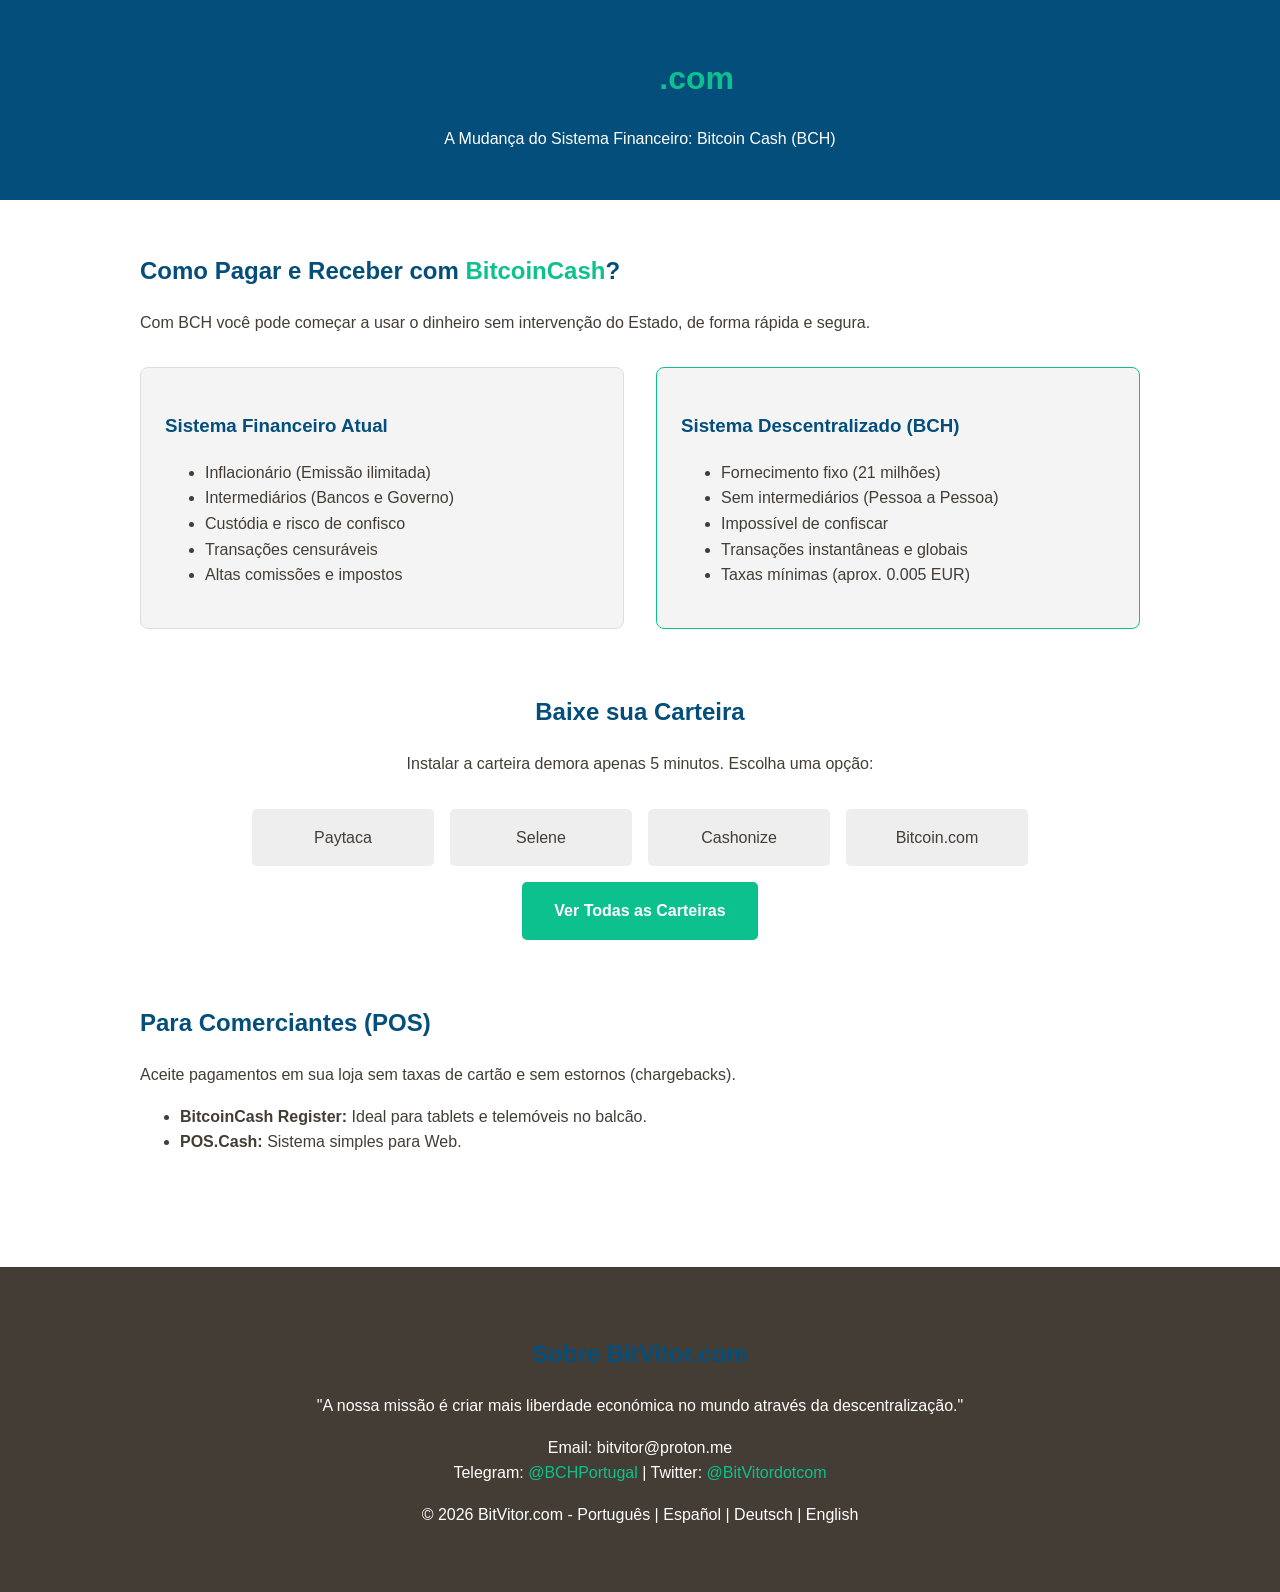
==== commit 554c6629: "Add files via upload" ====
--- a/index.html
+++ b/index.html
@@ -1,54 +1,167 @@
 <!DOCTYPE html>
 <html lang="pt-PT">
 <head>
-  <meta charset="UTF-8">
-  <meta name="viewport" content="width=device-width, initial-scale=1">
-  <title>BitVitor – Dinheiro P2P</title>
-  <link href="style.css" rel="stylesheet">
-  <link href="https://fonts.googleapis.com/css2?family=Montserrat:wght@400;700;800&display=swap" rel="stylesheet">
+    <meta charset="UTF-8">
+    <meta name="viewport" content="width=device-width, initial-scale=1.0">
+    <title>BitVitor - BitcoinCash: Dinheiro Eletrónico de Pessoa para Pessoa</title>
+    <style>
+        :root {
+            --primary: #0dc18e;
+            --secondary: #034e7b;
+            --dark: #433d35;
+            --light: #f4f4f4;
+            --white: #ffffff;
+        }
+
+        body {
+            font-family: 'Segoe UI', Tahoma, Geneva, Verdana, sans-serif;
+            line-height: 1.6;
+            color: var(--dark);
+            margin: 0;
+            background-color: var(--white);
+        }
+
+        header {
+            background: var(--secondary);
+            color: var(--white);
+            padding: 2rem 1rem;
+            text-align: center;
+        }
+
+        .container {
+            max-width: 1000px;
+            margin: auto;
+            padding: 2rem;
+        }
+
+        h1, h2, h3 { color: var(--secondary); }
+        .highlight { color: var(--primary); }
+
+        .comparison {
+            display: grid;
+            grid-template-columns: 1fr 1fr;
+            gap: 2rem;
+            margin-top: 2rem;
+        }
+
+        .card {
+            border: 1px solid #ddd;
+            padding: 1.5rem;
+            border-radius: 8px;
+            background: var(--light);
+        }
+
+        .cta-button {
+            display: inline-block;
+            background: var(--primary);
+            color: var(--white);
+            padding: 1rem 2rem;
+            text-decoration: none;
+            border-radius: 5px;
+            font-weight: bold;
+            margin-top: 1rem;
+        }
+
+        .wallets {
+            display: flex;
+            flex-wrap: wrap;
+            gap: 1rem;
+            justify-content: center;
+            margin-top: 2rem;
+        }
+
+        .wallet-item {
+            background: #eee;
+            padding: 1rem;
+            border-radius: 5px;
+            min-width: 150px;
+            text-align: center;
+        }
+
+        footer {
+            background: var(--dark);
+            color: var(--white);
+            text-align: center;
+            padding: 3rem 1rem;
+            margin-top: 4rem;
+        }
+
+        footer a { color: var(--primary); text-decoration: none; }
+
+        @media (max-width: 768px) {
+            .comparison { grid-template-columns: 1fr; }
+        }
+    </style>
 </head>
 <body>
-  <header class="main-header">
-    <nav class="container nav-content" role="navigation" aria-label="Principal">
-      <a href="index.html" class="logo">BitVitor<span>.com</span></a>
-      <div class="lang-nav" aria-label="Idiomas">
-        <a href="index.html" class="lang-link">PT</a>
-        <a href="de/index.html" class="lang-link">DE</a>
-        <a href="en/index.html" class="lang-link">EN</a>
-        <a href="es/index.html" class="lang-link">ES</a>
-      </div>
-    </nav>
-  </header>
 
-  <main class="container" id="content">
-    <!-- HERO -->
-    <section class="hero"></section>
+<header>
+    <h1>BitVitor<span class="highlight">.com</span></h1>
+    <p>A Mudança do Sistema Financeiro: Bitcoin Cash (BCH)</p>
+</header>
 
-    <!-- CARDS -->
-    <section class="comparison-grid" id="cards"></section>
-
-    <!-- WALLET GRID -->
-    <section id="carteiras">
-      <h2 class="section-title">Instale sua Carteira em 5 Minutos</h2>
-      <div class="wallet-grid" id="wallets"></div>
-      <div class="instr-box" id="install-instructions"></div>
+<main class="container">
+    <section>
+        <h2>Como Pagar e Receber com <span class="highlight">BitcoinCash</span>?</h2>
+        <p>Com BCH você pode começar a usar o dinheiro sem intervenção do Estado, de forma rápida e segura.</p>
     </section>
 
-    <!-- SECURITY SECTION -->
-    <section class="security-section" id="security"></section>
+    <div class="comparison">
+        <div class="card">
+            <h3>Sistema Financeiro Atual</h3>
+            <ul>
+                <li>Inflacionário (Emissão ilimitada)</li>
+                <li>Intermediários (Bancos e Governo)</li>
+                <li>Custódia e risco de confisco</li>
+                <li>Transações censuráveis</li>
+                <li>Altas comissões e impostos</li>
+            </ul>
+        </div>
 
-    <!-- MERCHANTS -->
-    <section id="comerciantes" class="merchant-grid">
-      <div id="merchant-benefits"></div>
-      <div class="card" id="merchant-tools"></div>
+        <div class="card" style="border-color: var(--primary);">
+            <h3>Sistema Descentralizado (BCH)</h3>
+            <ul>
+                <li>Fornecimento fixo (21 milhões)</li>
+                <li>Sem intermediários (Pessoa a Pessoa)</li>
+                <li>Impossível de confiscar</li>
+                <li>Transações instantâneas e globais</li>
+                <li>Taxas mínimas (aprox. 0.005 EUR)</li>
+            </ul>
+        </div>
+    </div>
+
+    <section style="text-align: center; margin-top: 4rem;">
+        <h2>Baixe sua Carteira</h2>
+        <p>Instalar a carteira demora apenas 5 minutos. Escolha uma opção:</p>
+        <div class="wallets">
+            <div class="wallet-item">Paytaca</div>
+            <div class="wallet-item">Selene</div>
+            <div class="wallet-item">Cashonize</div>
+            <div class="wallet-item">Bitcoin.com</div>
+        </div>
+        <a href="https://bitcoincash.org" class="cta-button">Ver Todas as Carteiras</a>
     </section>
-  </main>
 
-  <footer>
-    <div class="container footer-grid" id="footer"></div>
-    <div class="container" id="footer-bottom"></div>
-  </footer>
+    <section style="margin-top: 4rem;">
+        <h2>Para Comerciantes (POS)</h2>
+        <p>Aceite pagamentos em sua loja sem taxas de cartão e sem estornos (chargebacks).</p>
+        <ul>
+            <li><strong>BitcoinCash Register:</strong> Ideal para tablets e telemóveis no balcão.</li>
+            <li><strong>POS.Cash:</strong> Sistema simples para Web.</li>
+        </ul>
+    </section>
+</main>
 
-  <script src="app.js"></script>
+<footer>
+    <h2>Sobre BitVitor.com</h2>
+    <p>"A nossa missão é criar mais liberdade económica no mundo através da descentralização."</p>
+    <p>
+        Email: bitvitor@proton.me<br>
+        Telegram: <a href="https://t.me/BCHPortugal">@BCHPortugal</a> | 
+        Twitter: <a href="https://x.com/BitVitordotcom">@BitVitordotcom</a>
+    </p>
+    <p>&copy; 2026 BitVitor.com - Português | Español | Deutsch | English</p>
+</footer>
+
 </body>
 </html>
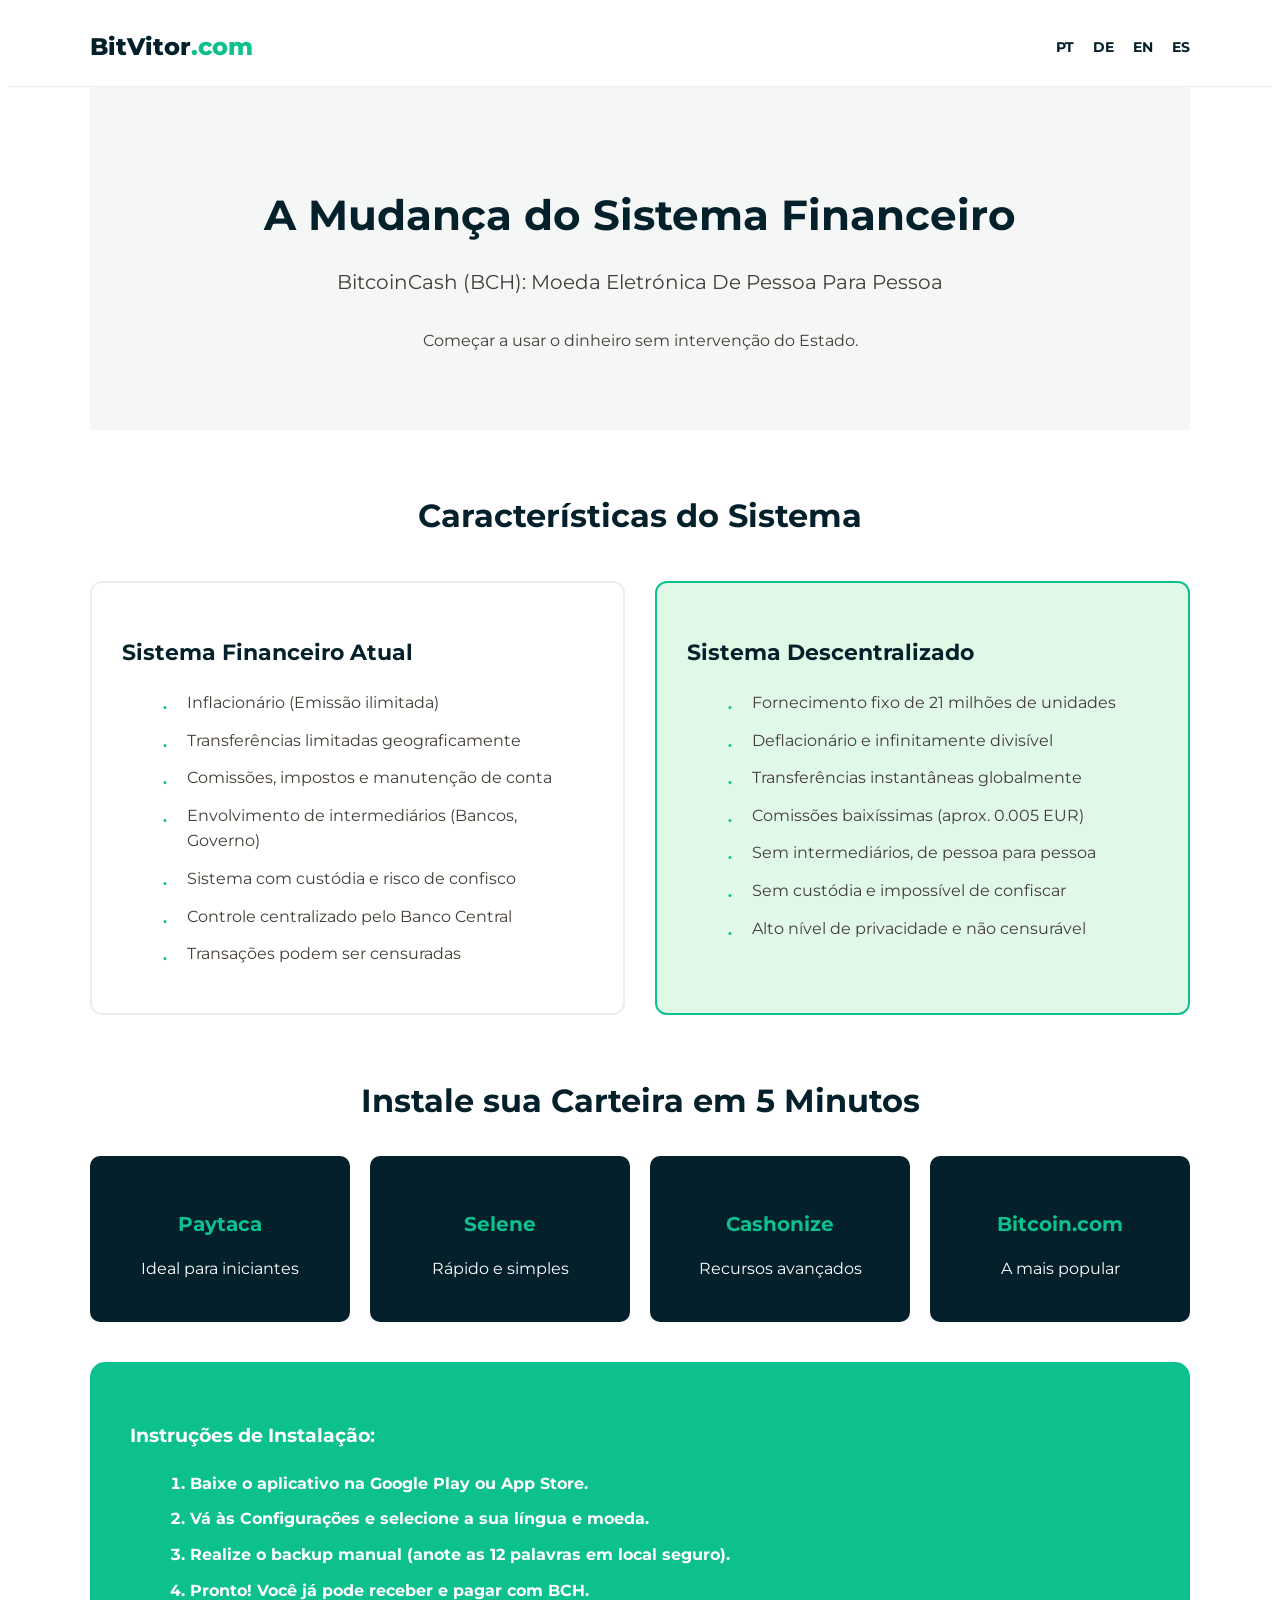
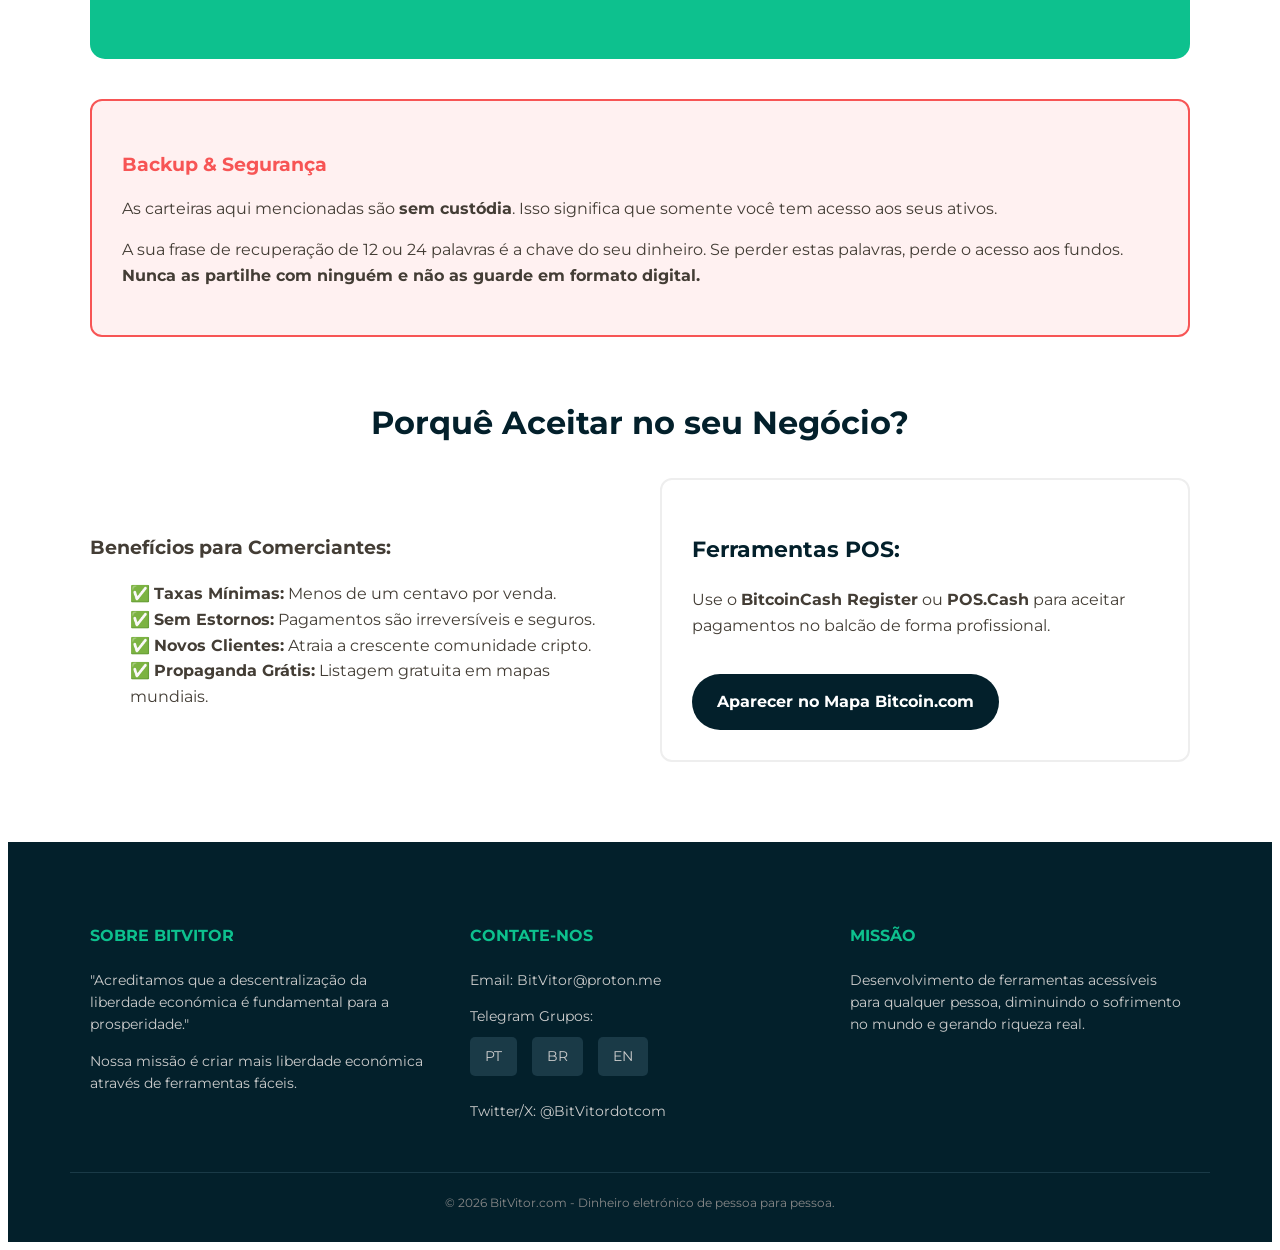
==== commit 74e0fd9e: "Add files via upload" ====
--- a/index.html
+++ b/index.html
@@ -1,167 +1,224 @@
 <!DOCTYPE html>
 <html lang="pt-PT">
 <head>
-    <meta charset="UTF-8">
-    <meta name="viewport" content="width=device-width, initial-scale=1.0">
-    <title>BitVitor - BitcoinCash: Dinheiro Eletrónico de Pessoa para Pessoa</title>
-    <style>
-        :root {
-            --primary: #0dc18e;
-            --secondary: #034e7b;
-            --dark: #433d35;
-            --light: #f4f4f4;
-            --white: #ffffff;
-        }
-
-        body {
-            font-family: 'Segoe UI', Tahoma, Geneva, Verdana, sans-serif;
-            line-height: 1.6;
-            color: var(--dark);
-            margin: 0;
-            background-color: var(--white);
-        }
-
-        header {
-            background: var(--secondary);
-            color: var(--white);
-            padding: 2rem 1rem;
-            text-align: center;
-        }
-
-        .container {
-            max-width: 1000px;
-            margin: auto;
-            padding: 2rem;
-        }
-
-        h1, h2, h3 { color: var(--secondary); }
-        .highlight { color: var(--primary); }
-
-        .comparison {
-            display: grid;
-            grid-template-columns: 1fr 1fr;
-            gap: 2rem;
-            margin-top: 2rem;
-        }
-
-        .card {
-            border: 1px solid #ddd;
-            padding: 1.5rem;
-            border-radius: 8px;
-            background: var(--light);
-        }
-
-        .cta-button {
-            display: inline-block;
-            background: var(--primary);
-            color: var(--white);
-            padding: 1rem 2rem;
-            text-decoration: none;
-            border-radius: 5px;
-            font-weight: bold;
-            margin-top: 1rem;
-        }
-
-        .wallets {
-            display: flex;
-            flex-wrap: wrap;
-            gap: 1rem;
-            justify-content: center;
-            margin-top: 2rem;
-        }
-
-        .wallet-item {
-            background: #eee;
-            padding: 1rem;
-            border-radius: 5px;
-            min-width: 150px;
-            text-align: center;
-        }
-
-        footer {
-            background: var(--dark);
-            color: var(--white);
-            text-align: center;
-            padding: 3rem 1rem;
-            margin-top: 4rem;
-        }
-
-        footer a { color: var(--primary); text-decoration: none; }
-
-        @media (max-width: 768px) {
-            .comparison { grid-template-columns: 1fr; }
-        }
-    </style>
+<meta charset="UTF-8">
+<meta name="viewport" content="width=device-width, initial-scale=1.0">
+<meta name="description" content="BitVitor - BitcoinCash (BCH): Moeda Eletrónica de Pessoa Para Pessoa. Aprenda a pagar e receber sem intervenção do Estado.">
+<title>BitVitor - Aceitar BitcoinCash (BCH)</title>
+<link rel="stylesheet" href="style.css">
+<link href="https://fonts.googleapis.com/css2?family=Montserrat:wght@400;700;800&display=swap" rel="stylesheet">
+<style>
+:root {
+--bch-green: #0dc18e;
+--bch-dark: #03202b;
+--text-gray: #433d35;
+--white: #ffffff;
+--light-gray: #f4f7f6;
+--danger: #f75555;
+}
+
+
+
+
+
+{ box-sizing: border-box; margin: 0; padding: 0; }
+body { font-family: 'Montserrat', sans-serif; color: var(--text-gray); background: var(--white); line-height: 1.6; }
+
+.container { max-width: 1100px; margin: 0 auto; padding: 0 20px; }
+
+/* Header & Nav */
+header { background: var(--white); padding: 20px 0; border-bottom: 1px solid #eee; position: sticky; top: 0; z-index: 100; }
+.nav-content { display: flex; justify-content: space-between; align-items: center; }
+.logo { font-size: 24px; font-weight: 800; color: var(--bch-dark); text-decoration: none; }
+.logo span { color: var(--bch-green); }
+.lang-nav a { text-decoration: none; color: var(--bch-dark); font-size: 14px; margin-left: 15px; font-weight: bold; }
+.lang-nav a:hover { text-decoration: underline; }
+
+/* Hero */
+.hero { text-align: center; padding: 60px 20px; background: var(--light-gray); }
+.hero h1 { font-size: 42px; color: var(--bch-dark); margin-bottom: 10px; }
+.hero h2 { font-size: 20px; font-weight: 400; margin-bottom: 30px; }
+
+/* Comparison Section */
+.comparison-grid { display: grid; grid-template-columns: 1fr 1fr; gap: 30px; margin: 40px 0; }
+.card { padding: 30px; border-radius: 12px; border: 2px solid #eee; }
+.card.bch { border-color: var(--bch-green); background: #e0f8e6; }
+.card h3 { margin-bottom: 20px; font-size: 22px; color: var(--bch-dark); }
+.card ul { list-style: none; }
+.card ul li { margin-bottom: 12px; padding-left: 25px; position: relative; }
+.card ul li::before { content: "•"; color: var(--bch-green); position: absolute; left: 0; font-size: 20px; }
+
+/* Wallets */
+.section-title { text-align: center; font-size: 32px; margin: 60px 0 30px; color: var(--bch-dark); }
+.wallet-grid { display: grid; grid-template-columns: repeat(auto-fit, minmax(220px, 1fr)); gap: 20px; }
+.wallet-card { background: var(--bch-dark); color: white; padding: 25px; border-radius: 10px; text-align: center; text-decoration: none; transition: 0.3s; }
+.wallet-card:hover { transform: translateY(-5px); background: #055d70; }
+.wallet-card h4 { font-size: 20px; margin-bottom: 10px; color: var(--bch-green); }
+
+/* Instructions */
+.instr-box { background: var(--bch-green); color: white; padding: 40px; border-radius: 15px; margin: 40px 0; }
+.instr-box h3 { margin-bottom: 20px; }
+.instr-box ol { margin-left: 20px; }
+.instr-box ol li { margin-bottom: 10px; font-weight: bold; }
+
+/* Backup & Security */
+.security-section { background: #fff1f1; border: 2px solid var(--danger); padding: 30px; border-radius: 12px; margin: 40px 0; }
+.security-section h3 { color: var(--danger); margin-bottom: 15px; }
+
+/* Merchants */
+.merchant-grid { display: grid; grid-template-columns: 1fr 1fr; gap: 40px; align-items: center; }
+.map-link { display: inline-block; background: var(--bch-dark); color: white; padding: 15px 25px; border-radius: 50px; text-decoration: none; font-weight: bold; margin-top: 20px; }
+.map-link:hover { background: #055d70; }
+
+/* Footer */
+footer { background: var(--bch-dark); color: white; padding: 60px 0 30px; margin-top: 80px; }
+.footer-grid { display: grid; grid-template-columns: repeat(auto-fit, minmax(250px, 1fr)); gap: 40px; }
+.footer-col h4 { color: var(--bch-green); margin-bottom: 20px; text-transform: uppercase; }
+.footer-col p, .footer-col a { color: #ccc; font-size: 14px; text-decoration: none; display: block; margin-bottom: 10px; }
+.footer-col a:hover { color: #fff; }
+.social-row { display: flex; gap: 15px; margin-top: 10px; }
+.social-row a { background: #1a3a47; padding: 8px 15px; border-radius: 5px; }
+.social-row a:hover { background: #055d70; }
+
+@media (max-width: 768px) {
+.comparison-grid, .merchant-grid { grid-template-columns: 1fr; }
+.hero h1 { font-size: 32px; }
+}
+</style>
 </head>
 <body>
-
-<header>
-    <h1>BitVitor<span class="highlight">.com</span></h1>
-    <p>A Mudança do Sistema Financeiro: Bitcoin Cash (BCH)</p>
+<header class="main-header">
+<nav class="container nav-content" role="navigation" aria-label="Principal">
+<a href="index.html" class="logo">BitVitor<span>.com</span></a>
+<div class="lang-nav" aria-label="Idiomas">
+<a href="index.html" class="lang-link">PT</a>
+<a href="de/index.html" class="lang-link">DE</a>
+<a href="en/index.html" class="lang-link">EN</a>
+<a href="es/index.html" class="lang-link">ES</a>
+</div>
+</nav>
 </header>
 
 <main class="container">
-    <section>
-        <h2>Como Pagar e Receber com <span class="highlight">BitcoinCash</span>?</h2>
-        <p>Com BCH você pode começar a usar o dinheiro sem intervenção do Estado, de forma rápida e segura.</p>
-    </section>
-
-    <div class="comparison">
-        <div class="card">
-            <h3>Sistema Financeiro Atual</h3>
-            <ul>
-                <li>Inflacionário (Emissão ilimitada)</li>
-                <li>Intermediários (Bancos e Governo)</li>
-                <li>Custódia e risco de confisco</li>
-                <li>Transações censuráveis</li>
-                <li>Altas comissões e impostos</li>
-            </ul>
-        </div>
-
-        <div class="card" style="border-color: var(--primary);">
-            <h3>Sistema Descentralizado (BCH)</h3>
-            <ul>
-                <li>Fornecimento fixo (21 milhões)</li>
-                <li>Sem intermediários (Pessoa a Pessoa)</li>
-                <li>Impossível de confiscar</li>
-                <li>Transações instantâneas e globais</li>
-                <li>Taxas mínimas (aprox. 0.005 EUR)</li>
-            </ul>
-        </div>
-    </div>
-
-    <section style="text-align: center; margin-top: 4rem;">
-        <h2>Baixe sua Carteira</h2>
-        <p>Instalar a carteira demora apenas 5 minutos. Escolha uma opção:</p>
-        <div class="wallets">
-            <div class="wallet-item">Paytaca</div>
-            <div class="wallet-item">Selene</div>
-            <div class="wallet-item">Cashonize</div>
-            <div class="wallet-item">Bitcoin.com</div>
-        </div>
-        <a href="https://bitcoincash.org" class="cta-button">Ver Todas as Carteiras</a>
-    </section>
-
-    <section style="margin-top: 4rem;">
-        <h2>Para Comerciantes (POS)</h2>
-        <p>Aceite pagamentos em sua loja sem taxas de cartão e sem estornos (chargebacks).</p>
-        <ul>
-            <li><strong>BitcoinCash Register:</strong> Ideal para tablets e telemóveis no balcão.</li>
-            <li><strong>POS.Cash:</strong> Sistema simples para Web.</li>
-        </ul>
-    </section>
+<section class="hero">
+<h1>A Mudança do Sistema Financeiro</h1>
+<h2>BitcoinCash (BCH): Moeda Eletrónica De Pessoa Para Pessoa</h2>
+<p>Começar a usar o dinheiro sem intervenção do Estado.</p>
+</section>
+
+<h2 class="section-title">Características do Sistema</h2>
+<div class="comparison-grid">
+<div class="card">
+<h3>Sistema Financeiro Atual</h3>
+<ul>
+<li>Inflacionário (Emissão ilimitada)</li>
+<li>Transferências limitadas geograficamente</li>
+<li>Comissões, impostos e manutenção de conta</li>
+<li>Envolvimento de intermediários (Bancos, Governo)</li>
+<li>Sistema com custódia e risco de confisco</li>
+<li>Controle centralizado pelo Banco Central</li>
+<li>Transações podem ser censuradas</li>
+</ul>
+</div>
+<div class="card bch">
+<h3>Sistema Descentralizado</h3>
+<ul>
+<li>Fornecimento fixo de 21 milhões de unidades</li>
+<li>Deflacionário e infinitamente divisível</li>
+<li>Transferências instantâneas globalmente</li>
+<li>Comissões baixíssimas (aprox. 0.005 EUR)</li>
+<li>Sem intermediários, de pessoa para pessoa</li>
+<li>Sem custódia e impossível de confiscar</li>
+<li>Alto nível de privacidade e não censurável</li>
+</ul>
+</div>
+</div>
+
+<section id="carteiras">
+<h2 class="section-title">Instale sua Carteira em 5 Minutos</h2>
+<div class="wallet-grid">
+<a href="https://paytaca.com" class="wallet-card" target="_blank" rel="noopener noreferrer">
+<h4>Paytaca</h4>
+<p>Ideal para iniciantes</p>
+</a>
+<a href="https://selene.cash" class="wallet-card" target="_blank" rel="noopener noreferrer">
+<h4>Selene</h4>
+<p>Rápido e simples</p>
+</a>
+<a href="https://cashonize.com" class="wallet-card" target="_blank" rel="noopener noreferrer">
+<h4>Cashonize</h4>
+<p>Recursos avançados</p>
+</a>
+<a href="https://wallet.bitcoin.com" class="wallet-card" target="_blank" rel="noopener noreferrer">
+<h4>Bitcoin.com</h4>
+<p>A mais popular</p>
+</a>
+</div>
+
+<div class="instr-box">
+<h3>Instruções de Instalação:</h3>
+<ol>
+<li>Baixe o aplicativo na Google Play ou App Store.</li>
+<li>Vá às Configurações e selecione a sua língua e moeda.</li>
+<li>Realize o backup manual (anote as 12 palavras em local seguro).</li>
+<li>Pronto! Você já pode receber e pagar com BCH.</li>
+</ol>
+</div>
+</section>
+
+<section class="security-section">
+<h3>Backup & Segurança</h3>
+<p>As carteiras aqui mencionadas são <strong>sem custódia</strong>. Isso significa que somente você tem acesso aos seus ativos.</p>
+<p class="last">A sua frase de recuperação de 12 ou 24 palavras é a chave do seu dinheiro. Se perder estas palavras, perde o acesso aos fundos. <strong>Nunca as partilhe com ninguém e não as guarde em formato digital.</strong></p>
+</section>
+
+<section id="comerciantes">
+<h2 class="section-title">Porquê Aceitar no seu Negócio?</h2>
+<div class="merchant-grid">
+<div>
+<h3>Benefícios para Comerciantes:</h3>
+<ul style="list-style: none; margin-top:15px;">
+<li>✅ <strong>Taxas Mínimas:</strong> Menos de um centavo por venda.</li>
+<li>✅ <strong>Sem Estornos:</strong> Pagamentos são irreversíveis e seguros.</li>
+<li>✅ <strong>Novos Clientes:</strong> Atraia a crescente comunidade cripto.</li>
+<li>✅ <strong>Propaganda Grátis:</strong> Listagem gratuita em mapas mundiais.</li>
+</ul>
+</div>
+<div class="card">
+<h3>Ferramentas POS:</h3>
+<p>Use o <strong>BitcoinCash Register</strong> ou <strong>POS.Cash</strong> para aceitar pagamentos no balcão de forma profissional.</p>
+<a href="https://map.bitcoin.com" target="_blank" rel="noopener noreferrer" class="map-link">Aparecer no Mapa Bitcoin.com</a>
+</div>
+</div>
+</section>
 </main>
 
 <footer>
-    <h2>Sobre BitVitor.com</h2>
-    <p>"A nossa missão é criar mais liberdade económica no mundo através da descentralização."</p>
-    <p>
-        Email: bitvitor@proton.me<br>
-        Telegram: <a href="https://t.me/BCHPortugal">@BCHPortugal</a> | 
-        Twitter: <a href="https://x.com/BitVitordotcom">@BitVitordotcom</a>
-    </p>
-    <p>&copy; 2026 BitVitor.com - Português | Español | Deutsch | English</p>
+<div class="container footer-grid">
+<div class="footer-col">
+<h4>Sobre BitVitor</h4>
+<p>"Acreditamos que a descentralização da liberdade económica é fundamental para a prosperidade."</p>
+<p>Nossa missão é criar mais liberdade económica através de ferramentas fáceis.</p>
+</div>
+<div class="footer-col">
+<h4>Contate-nos</h4>
+<p>Email: BitVitor@proton.me</p>
+<p>Telegram Grupos:</p>
+<div class="social-row">
+<a href="https://t.me/BCHPortugal" target="_blank" rel="noopener noreferrer">PT</a>
+<a href="https://t.me/bchbrasil" target="_blank" rel="noopener noreferrer">BR</a>
+<a href="https://t.me/bchchannel" target="_blank" rel="noopener noreferrer">EN</a>
+</div>
+<p class="last">Twitter/X: @BitVitordotcom</p>
+</div>
+<div class="footer-col">
+<h4>Missão</h4>
+<p>Desenvolvimento de ferramentas acessíveis para qualquer pessoa, diminuindo o sofrimento no mundo e gerando riqueza real.</p>
+</div>
+</div>
+<div class="container" style="border-top: 1px solid #1a3a47; margin-top: 40px; padding-top: 20px; text-align: center; color: #888; font-size: 12px;">
+© 2026 BitVitor.com - Dinheiro eletrónico de pessoa para pessoa.
+</div>
 </footer>
-
 </body>
 </html>
--- a/style.css
+++ b/style.css
@@ -0,0 +1,32 @@
+BitVitor/
+│
+├─ index.html #Pagina Original
+├─ README.md
+│
+└── pages/
+    │   │    │
+    │   │   traduzida.html #Nome de Traduzir a Aba
+    │   └─── readmees.html #Nome dos ReadMe
+    │   │
+    │   │
+    │
+    ├─── locale/ # Nome das Linguas
+    │   │
+    │   ├─ es/ #Espanhol
+    │   │   │
+    │   │   ├── index.html #Pagina
+    │   │   └── readmes.html #ReadMe
+    │   │
+    │   │
+    │   ├─ en/ #Ingles
+    │   │   │
+    │   │   ├── index.html #Pagina
+    │   │   └── readmen.html #ReadMe
+    │   │
+    │   │
+    │   └─ de/ #Alma
+                |
+    │   │   ├── index.html #Pagina
+    │   │   └── readmed.html #ReadMe
+    │
+└── arquivo.css
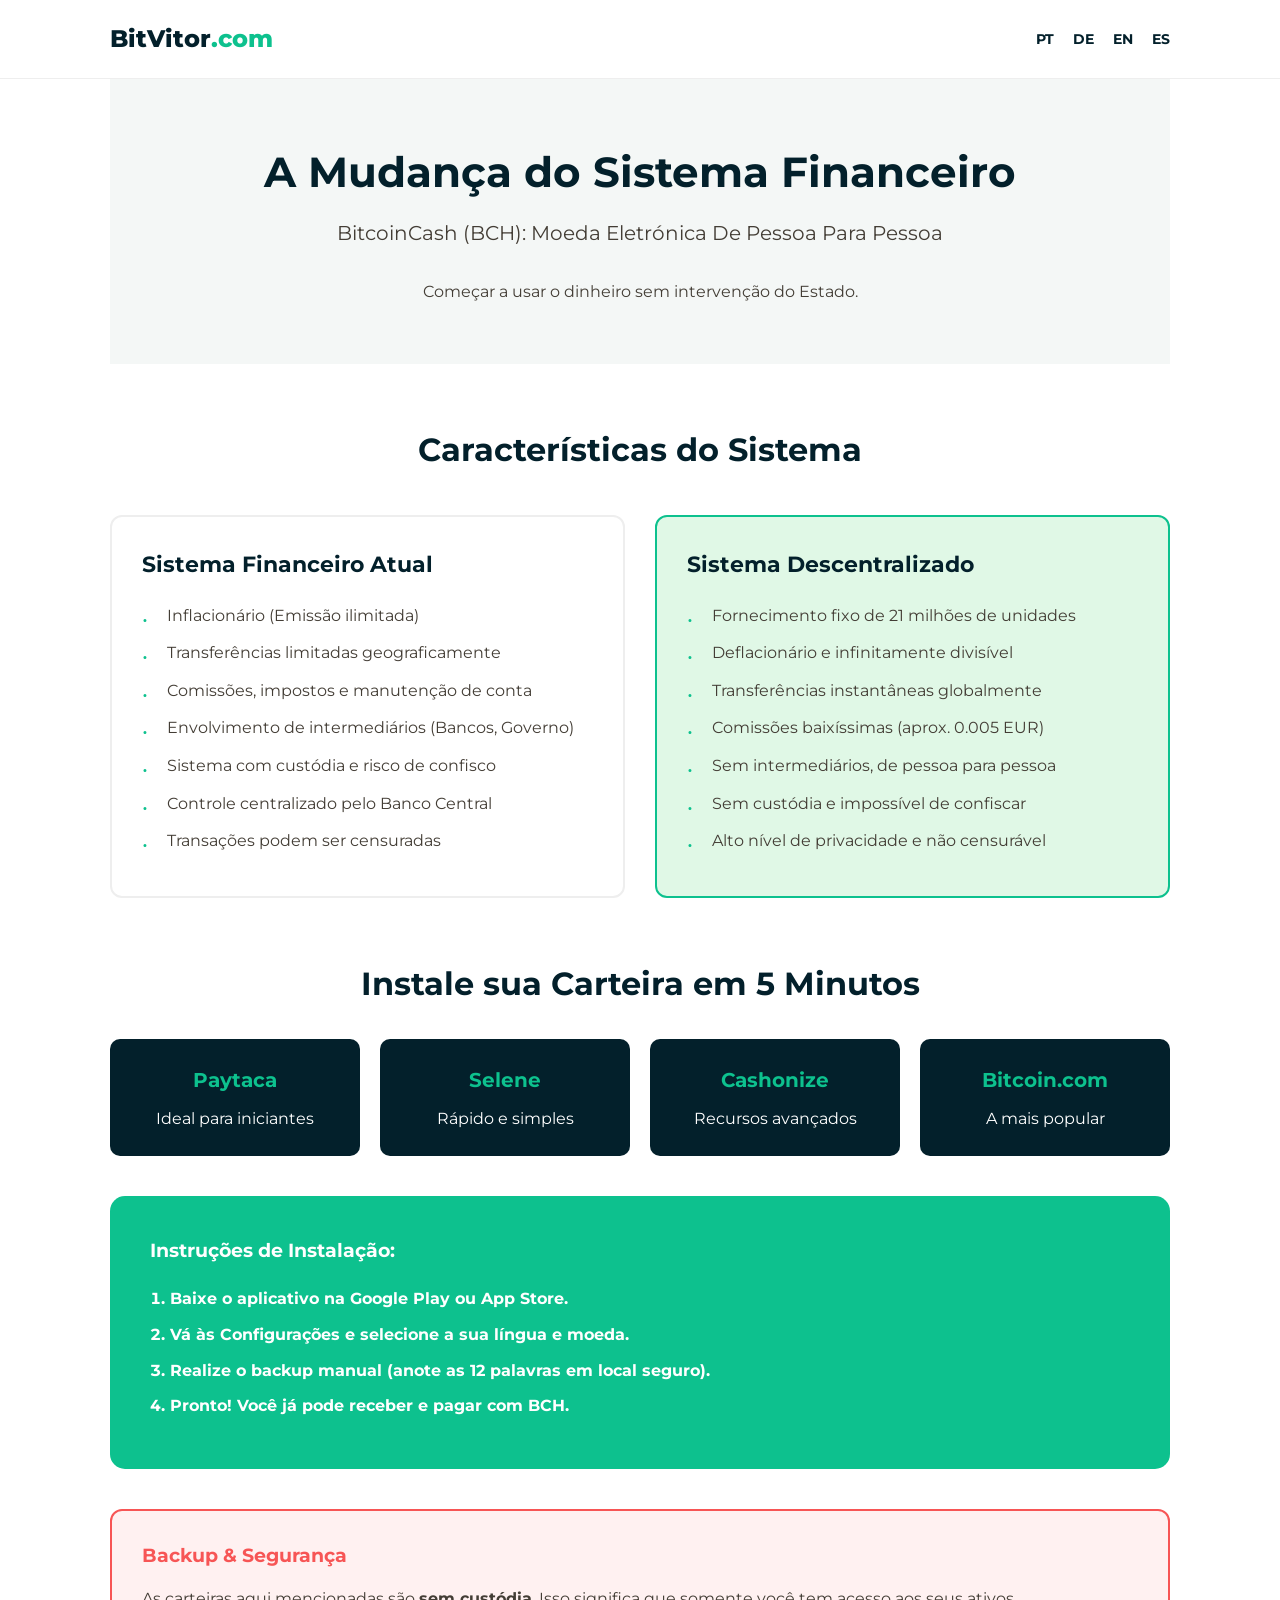
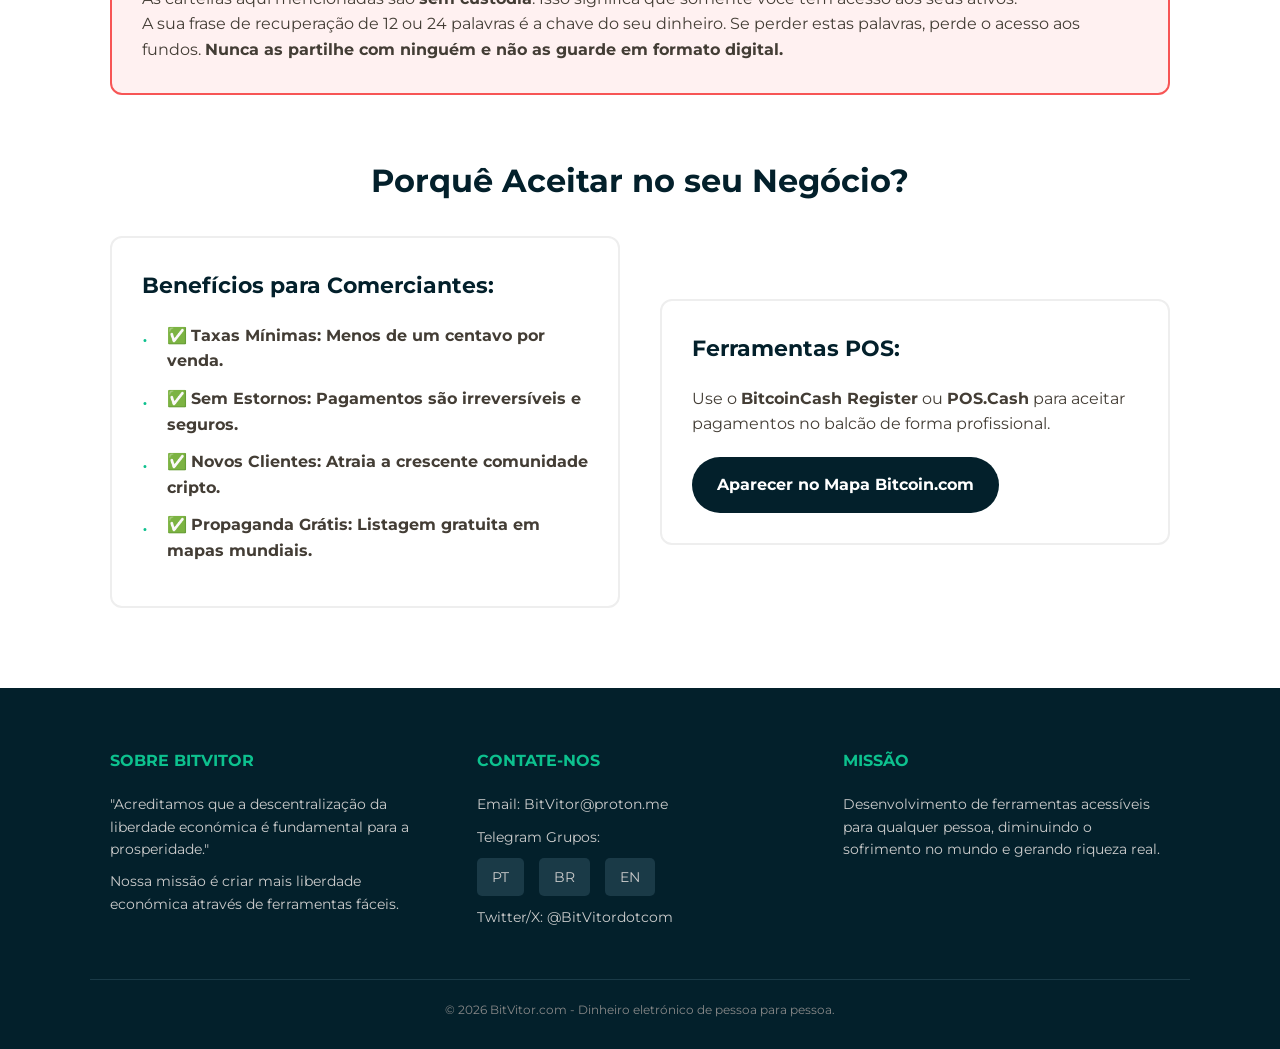
==== commit 55047de1: "Add files via upload" ====
--- a/index.html
+++ b/index.html
@@ -2,88 +2,59 @@
 <html lang="pt-PT">
 <head>
 <meta charset="UTF-8">
-<meta name="viewport" content="width=device-width, initial-scale=1.0">
+<title>BitVitor - BitcoinCash (BCH)</title>
+<meta name="viewport" content="width=device-width, initial-scale=1">
 <meta name="description" content="BitVitor - BitcoinCash (BCH): Moeda Eletrónica de Pessoa Para Pessoa. Aprenda a pagar e receber sem intervenção do Estado.">
-<title>BitVitor - Aceitar BitcoinCash (BCH)</title>
 <link rel="stylesheet" href="style.css">
 <link href="https://fonts.googleapis.com/css2?family=Montserrat:wght@400;700;800&display=swap" rel="stylesheet">
+
 <style>
 :root {
---bch-green: #0dc18e;
---bch-dark: #03202b;
---text-gray: #433d35;
---white: #ffffff;
---light-gray: #f4f7f6;
---danger: #f75555;
+  --bch-green:#0dc18e; --bch-dark:#03202b; --text-gray:#433d35; --white:#fff;
+  --light-gray:#f4f7f6; --danger:#f75555;
 }
-
-
-
-
-
-{ box-sizing: border-box; margin: 0; padding: 0; }
-body { font-family: 'Montserrat', sans-serif; color: var(--text-gray); background: var(--white); line-height: 1.6; }
-
-.container { max-width: 1100px; margin: 0 auto; padding: 0 20px; }
-
-/* Header & Nav */
-header { background: var(--white); padding: 20px 0; border-bottom: 1px solid #eee; position: sticky; top: 0; z-index: 100; }
-.nav-content { display: flex; justify-content: space-between; align-items: center; }
-.logo { font-size: 24px; font-weight: 800; color: var(--bch-dark); text-decoration: none; }
-.logo span { color: var(--bch-green); }
-.lang-nav a { text-decoration: none; color: var(--bch-dark); font-size: 14px; margin-left: 15px; font-weight: bold; }
-.lang-nav a:hover { text-decoration: underline; }
-
-/* Hero */
-.hero { text-align: center; padding: 60px 20px; background: var(--light-gray); }
-.hero h1 { font-size: 42px; color: var(--bch-dark); margin-bottom: 10px; }
-.hero h2 { font-size: 20px; font-weight: 400; margin-bottom: 30px; }
-
-/* Comparison Section */
-.comparison-grid { display: grid; grid-template-columns: 1fr 1fr; gap: 30px; margin: 40px 0; }
-.card { padding: 30px; border-radius: 12px; border: 2px solid #eee; }
-.card.bch { border-color: var(--bch-green); background: #e0f8e6; }
-.card h3 { margin-bottom: 20px; font-size: 22px; color: var(--bch-dark); }
-.card ul { list-style: none; }
-.card ul li { margin-bottom: 12px; padding-left: 25px; position: relative; }
-.card ul li::before { content: "•"; color: var(--bch-green); position: absolute; left: 0; font-size: 20px; }
-
-/* Wallets */
-.section-title { text-align: center; font-size: 32px; margin: 60px 0 30px; color: var(--bch-dark); }
-.wallet-grid { display: grid; grid-template-columns: repeat(auto-fit, minmax(220px, 1fr)); gap: 20px; }
-.wallet-card { background: var(--bch-dark); color: white; padding: 25px; border-radius: 10px; text-align: center; text-decoration: none; transition: 0.3s; }
-.wallet-card:hover { transform: translateY(-5px); background: #055d70; }
-.wallet-card h4 { font-size: 20px; margin-bottom: 10px; color: var(--bch-green); }
-
-/* Instructions */
-.instr-box { background: var(--bch-green); color: white; padding: 40px; border-radius: 15px; margin: 40px 0; }
-.instr-box h3 { margin-bottom: 20px; }
-.instr-box ol { margin-left: 20px; }
-.instr-box ol li { margin-bottom: 10px; font-weight: bold; }
-
-/* Backup & Security */
-.security-section { background: #fff1f1; border: 2px solid var(--danger); padding: 30px; border-radius: 12px; margin: 40px 0; }
-.security-section h3 { color: var(--danger); margin-bottom: 15px; }
-
-/* Merchants */
-.merchant-grid { display: grid; grid-template-columns: 1fr 1fr; gap: 40px; align-items: center; }
-.map-link { display: inline-block; background: var(--bch-dark); color: white; padding: 15px 25px; border-radius: 50px; text-decoration: none; font-weight: bold; margin-top: 20px; }
-.map-link:hover { background: #055d70; }
-
-/* Footer */
-footer { background: var(--bch-dark); color: white; padding: 60px 0 30px; margin-top: 80px; }
-.footer-grid { display: grid; grid-template-columns: repeat(auto-fit, minmax(250px, 1fr)); gap: 40px; }
-.footer-col h4 { color: var(--bch-green); margin-bottom: 20px; text-transform: uppercase; }
-.footer-col p, .footer-col a { color: #ccc; font-size: 14px; text-decoration: none; display: block; margin-bottom: 10px; }
-.footer-col a:hover { color: #fff; }
-.social-row { display: flex; gap: 15px; margin-top: 10px; }
-.social-row a { background: #1a3a47; padding: 8px 15px; border-radius: 5px; }
-.social-row a:hover { background: #055d70; }
-
-@media (max-width: 768px) {
-.comparison-grid, .merchant-grid { grid-template-columns: 1fr; }
-.hero h1 { font-size: 32px; }
-}
+*{box-sizing:border-box;margin:0;padding:0;}
+body{font-family:'Montserrat',sans-serif;color:var(--text-gray);background:var(--white);line-height:1.6;}
+.container{max-width:1100px;margin:0 auto;padding:0 20px;}
+header{background:var(--white);padding:20px 0;border-bottom:1px solid #eee;position:sticky;top:0;z-index:100;}
+.nav-content{display:flex;justify-content:space-between;align-items:center;}
+.logo{font-size:24px;font-weight:800;color:var(--bch-dark);text-decoration:none;}
+.logo span{color:var(--bch-green);}
+.lang-nav a{font-size:14px;margin-left:15px;font-weight:bold;text-decoration:none;color:var(--bch-dark);}
+.lang-nav a:hover{text-decoration:underline;}
+.hero{text-align:center;padding:60px 20px;background:var(--light-gray);}
+.hero h1{font-size:42px;color:var(--bch-dark);margin-bottom:10px;}
+.hero h2{font-size:20px;font-weight:400;margin-bottom:30px;}
+.comparison-grid{display:grid;grid-template-columns:1fr 1fr;gap:30px;margin:40px 0;}
+.card{padding:30px;border-radius:12px;border:2px solid #eee;}
+.card.bch{border-color:var(--bch-green);background:#e0f8e6;}
+.card h3{margin-bottom:20px;font-size:22px;color:var(--bch-dark);}
+.card ul{list-style:none;}
+.card ul li{margin-bottom:12px;padding-left:25px;position:relative;}
+.card ul li::before{content:"•";color:var(--bch-green);position:absolute;left:0;font-size:20px;}
+.section-title{text-align:center;font-size:32px;margin:60px 0 30px;color:var(--bch-dark);}
+.wallet-grid{display:grid;grid-template-columns:repeat(auto-fit,minmax(220px,1fr));gap:20px;}
+.wallet-card{background:var(--bch-dark);color:white;padding:25px;border-radius:10px;text-align:center;text-decoration:none;transition:.3s;}
+.wallet-card:hover{transform:translateY(-5px);background:#055d70;}
+.wallet-card h4{font-size:20px;margin-bottom:10px;color:var(--bch-green);}
+.instr-box{background:var(--bch-green);color:white;padding:40px;border-radius:15px;margin:40px 0;}
+.instr-box h3{margin-bottom:20px;}
+.instr-box ol{margin-left:20px;}
+.instr-box ol li{margin-bottom:10px;font-weight:bold;}
+.security-section{background:#fff1f1;border:2px solid var(--danger);padding:30px;border-radius:12px;margin:40px 0;}
+.security-section h3{color:var(--danger);margin-bottom:15px;}
+.merchant-grid{display:grid;grid-template-columns:1fr 1fr;gap:40px;align-items:center;}
+.map-link{display:inline-block;background:var(--bch-dark);color:white;padding:15px 25px;border-radius:50px;text-decoration:none;font-weight:bold;margin-top:20px;}
+.map-link:hover{background:#055d70;}
+footer{background:var(--bch-dark);color:white;padding:60px 0 30px;margin-top:80px;}
+.footer-grid{display:grid;grid-template-columns:repeat(auto-fit,minmax(250px,1fr));gap:40px;}
+.footer-col h4{color:var(--bch-green);margin-bottom:20px;text-transform:uppercase;}
+.footer-col p,.footer-col a{color:#ccc;font-size:14px;text-decoration:none;margin-bottom:10px;}
+.footer-col a:hover{color:#fff;}
+.social-row{display:flex;gap:15px;margin-top:10px;}
+.social-row a{background:#1a3a47;padding:8px 15px;border-radius:5px;}
+.social-row a:hover{background:#055d70;}
+@media (max-width:768px){ .comparison-grid,.merchant-grid{grid-template-columns:1fr;} .hero h1{font-size:32px;} }
 </style>
 </head>
 <body>
@@ -136,24 +107,7 @@
 
 <section id="carteiras">
 <h2 class="section-title">Instale sua Carteira em 5 Minutos</h2>
-<div class="wallet-grid">
-<a href="https://paytaca.com" class="wallet-card" target="_blank" rel="noopener noreferrer">
-<h4>Paytaca</h4>
-<p>Ideal para iniciantes</p>
-</a>
-<a href="https://selene.cash" class="wallet-card" target="_blank" rel="noopener noreferrer">
-<h4>Selene</h4>
-<p>Rápido e simples</p>
-</a>
-<a href="https://cashonize.com" class="wallet-card" target="_blank" rel="noopener noreferrer">
-<h4>Cashonize</h4>
-<p>Recursos avançados</p>
-</a>
-<a href="https://wallet.bitcoin.com" class="wallet-card" target="_blank" rel="noopener noreferrer">
-<h4>Bitcoin.com</h4>
-<p>A mais popular</p>
-</a>
-</div>
+<div id="wallets-container" class="wallet-grid"></div>
 
 <div class="instr-box">
 <h3>Instruções de Instalação:</h3>
@@ -174,22 +128,7 @@
 
 <section id="comerciantes">
 <h2 class="section-title">Porquê Aceitar no seu Negócio?</h2>
-<div class="merchant-grid">
-<div>
-<h3>Benefícios para Comerciantes:</h3>
-<ul style="list-style: none; margin-top:15px;">
-<li>✅ <strong>Taxas Mínimas:</strong> Menos de um centavo por venda.</li>
-<li>✅ <strong>Sem Estornos:</strong> Pagamentos são irreversíveis e seguros.</li>
-<li>✅ <strong>Novos Clientes:</strong> Atraia a crescente comunidade cripto.</li>
-<li>✅ <strong>Propaganda Grátis:</strong> Listagem gratuita em mapas mundiais.</li>
-</ul>
-</div>
-<div class="card">
-<h3>Ferramentas POS:</h3>
-<p>Use o <strong>BitcoinCash Register</strong> ou <strong>POS.Cash</strong> para aceitar pagamentos no balcão de forma profissional.</p>
-<a href="https://map.bitcoin.com" target="_blank" rel="noopener noreferrer" class="map-link">Aparecer no Mapa Bitcoin.com</a>
-</div>
-</div>
+<div id="merchant-grid" class="merchant-grid"></div>
 </section>
 </main>
 
@@ -216,9 +155,86 @@
 <p>Desenvolvimento de ferramentas acessíveis para qualquer pessoa, diminuindo o sofrimento no mundo e gerando riqueza real.</p>
 </div>
 </div>
-<div class="container" style="border-top: 1px solid #1a3a47; margin-top: 40px; padding-top: 20px; text-align: center; color: #888; font-size: 12px;">
+<div class="container" style="border-top:1px solid #1a3a47;margin-top:40px;padding-top:20px;text-align:center;color:#888;font-size:12px;">
 © 2026 BitVitor.com - Dinheiro eletrónico de pessoa para pessoa.
 </div>
 </footer>
+
+<script>
+document.addEventListener('DOMContentLoaded', () => {
+  const wallets = [
+    {name:"Paytaca", desc:"Ideal para iniciantes", url:"https://paytaca.com"},
+    {name:"Selene", desc:"Rápido e simples", url:"https://selene.cash"},
+    {name:"Cashonize", desc:"Recursos avançados", url:"https://cashonize.com"},
+    {name:"Bitcoin.com", desc:"A mais popular", url:"https://wallet.bitcoin.com"}
+  ];
+
+  const merchants = [
+    {
+      title:"Benefícios para Comerciantes:",
+      list:[
+        {icon:"✅", text:"Taxas Mínimas: Menos de um centavo por venda."},
+        {icon:"✅", text:"Sem Estornos: Pagamentos são irreversíveis e seguros."},
+        {icon:"✅", text:"Novos Clientes: Atraia a crescente comunidade cripto."},
+        {icon:"✅", text:"Propaganda Grátis: Listagem gratuita em mapas mundiais."}
+      ]
+    },
+    {
+      title:"Ferramentas POS:",
+      content:"Use o <strong>BitcoinCash Register</strong> ou <strong>POS.Cash</strong> para aceitar pagamentos no balcão de forma profissional.",
+      link:{text:"Aparecer no Mapa Bitcoin.com", url:"https://map.bitcoin.com"}
+    }
+  ];
+
+  const walletContainer = document.getElementById('wallets-container');
+  wallets.forEach(w => {
+    const a = document.createElement('a');
+    a.href = w.url;
+    a.target = "_blank";
+    a.rel = "noopener noreferrer";
+    a.className = "wallet-card";
+    a.innerHTML = `<h4>${w.name}</h4><p>${w.desc}</p>`;
+    walletContainer.appendChild(a);
+  });
+
+  const merchantContainer = document.getElementById('merchant-grid');
+  merchants.forEach(m => {
+    if (m.list) {
+      const card = document.createElement('div');
+      card.className = "card";
+      const h = document.createElement('h3');
+      h.innerHTML = m.title;
+      card.appendChild(h);
+      const ul = document.createElement('ul');
+      ul.style.listStyle = "none";
+      ul.style.marginTop = "15px";
+      m.list.forEach(item => {
+        const li = document.createElement('li');
+        li.innerHTML = `${item.icon} <strong>${item.text}</strong>`;
+        ul.appendChild(li);
+      });
+      card.appendChild(ul);
+      merchantContainer.appendChild(card);
+    } else {
+      const card = document.createElement('div');
+      card.className = "card";
+      const h = document.createElement('h3');
+      h.textContent = m.title;
+      card.appendChild(h);
+      const p = document.createElement('p');
+      p.innerHTML = m.content;
+      card.appendChild(p);
+      const link = document.createElement('a');
+      link.href = m.link.url;
+      link.target = "_blank";
+      link.rel = "noopener noreferrer";
+      link.className = "map-link";
+      link.textContent = m.link.text;
+      card.appendChild(link);
+      merchantContainer.appendChild(card);
+    }
+  });
+});
+</script>
 </body>
 </html>
